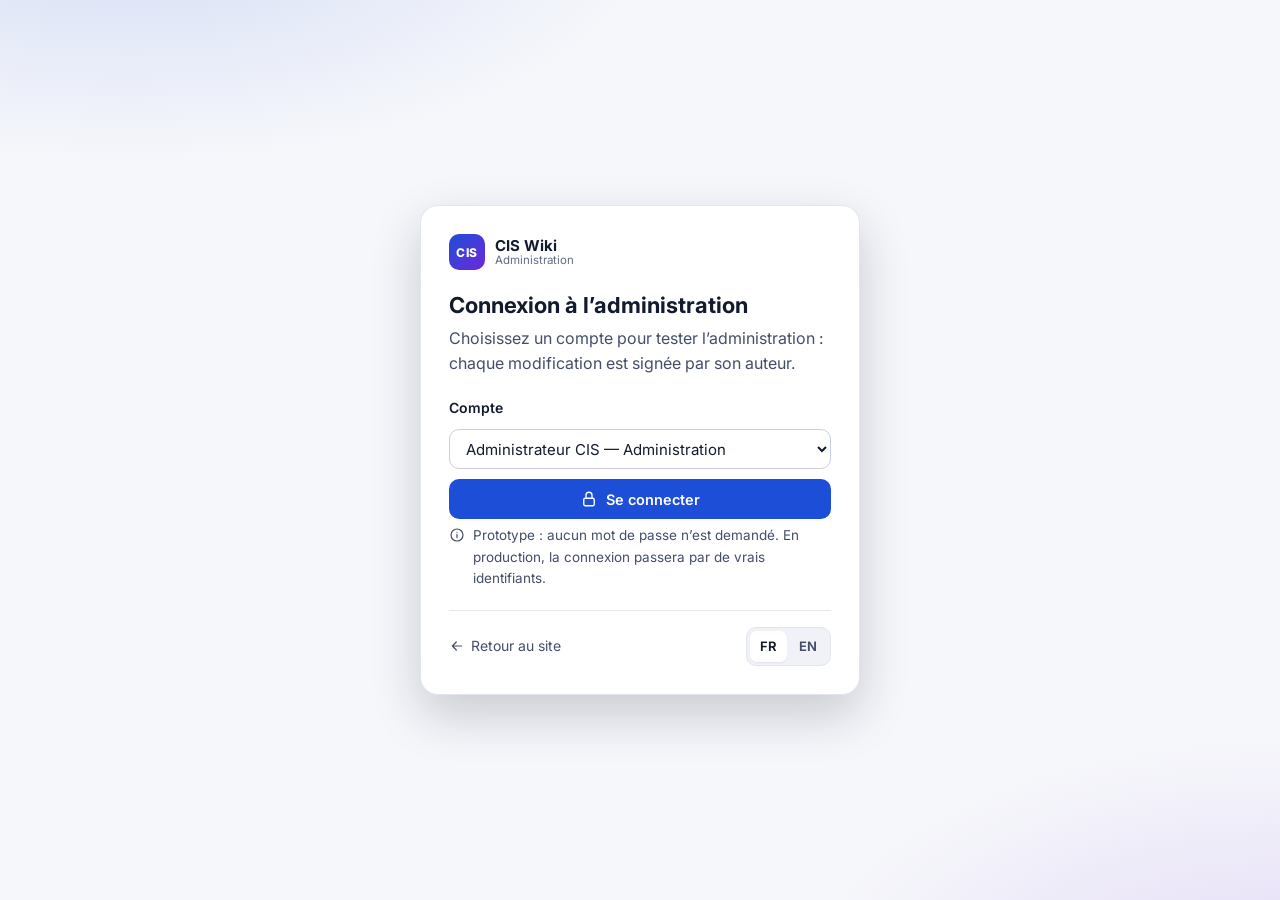
==== admin.html @ e8285771 "Refonte du wiki CIS : prototype HTML bilingue avec administration - Migration des 28 pages du DokuWi" ====
<!doctype html>
<html lang="fr">
<head>
  <meta charset="utf-8">
  <meta name="viewport" content="width=device-width, initial-scale=1">
  <title>Administration · CIS Wiki</title>
  <meta name="description" content="Administration du wiki CIS : pages, révisions, auteurs.">
  <meta name="theme-color" content="#1d4ed8">
  <link rel="icon" href="data:image/svg+xml,%3Csvg xmlns='http://www.w3.org/2000/svg' viewBox='0 0 64 64'%3E%3Cdefs%3E%3ClinearGradient id='g' x1='0' y1='0' x2='1' y2='1'%3E%3Cstop offset='0' stop-color='%231d4ed8'/%3E%3Cstop offset='1' stop-color='%236d28d9'/%3E%3C/linearGradient%3E%3C/defs%3E%3Crect width='64' height='64' rx='16' fill='url(%23g)'/%3E%3Ctext x='32' y='41' font-family='Arial,sans-serif' font-size='22' font-weight='800' fill='%23fff' text-anchor='middle'%3ECIS%3C/text%3E%3C/svg%3E">
  <link rel="preconnect" href="https://fonts.googleapis.com">
  <link rel="preconnect" href="https://fonts.gstatic.com" crossorigin>
  <link rel="stylesheet" href="https://fonts.googleapis.com/css2?family=Inter:wght@400..800&amp;display=swap">
  <link rel="stylesheet" href="assets/css/style.css?v=1">
  <link rel="stylesheet" href="assets/css/admin.css?v=1">
  <meta name="robots" content="noindex">
  <script>
    /* Applique le thème et la langue enregistrés avant l'affichage (évite un flash). */
    try { var p = JSON.parse(localStorage.getItem('ciswiki:prefs') || '{}'); if (p.theme && p.theme !== 'system') document.documentElement.setAttribute('data-theme', p.theme); if (p.lang) document.documentElement.lang = p.lang; } catch (e) {}
  </script>
</head>
<body data-page="admin">
  <div id="app">
    <noscript><p style="padding:24px;font-family:sans-serif">Ce wiki nécessite JavaScript. · This wiki requires JavaScript.</p></noscript>
  </div>
  <script src="data/content.js?v=1"></script>
  <script src="assets/js/icons.js?v=1"></script>
  <script src="assets/js/i18n.js?v=1"></script>
  <script src="assets/js/markdown.js?v=1"></script>
  <script src="assets/js/store.js?v=1"></script>
  <script src="assets/js/admin.js?v=1"></script>
</body>
</html>
---- assets/css/style.css ----
/* ==========================================================================
   CIS Wiki — feuille de style commune (site public + composants partagés)
   ========================================================================== */

:root {
  --font: "Inter", system-ui, -apple-system, "Segoe UI", Roboto, "Helvetica Neue", Arial, sans-serif;
  --mono: ui-monospace, "Cascadia Code", "SFMono-Regular", Consolas, "Liberation Mono", monospace;

  --bg: #f6f7fb;
  --surface: #ffffff;
  --surface-2: #f0f2f8;
  --surface-3: #e5e9f2;
  --border: #e1e5ee;
  --border-strong: #c7cedd;
  --text: #121a2e;
  --text-2: #444e68;
  --text-3: #636c85;

  --primary: #1d4ed8;
  --primary-hover: #1e40af;
  --primary-soft: #e7eefd;
  --primary-text: #1d4ed8;
  --on-primary: #ffffff;
  --guided: #1d4ed8;
  --expert: #6d28d9;

  --ok: #0f7b55;      --ok-soft: #e2f4ec;
  --warn: #9a5800;    --warn-soft: #fdf0d9;
  --danger: #c2183a;  --danger-soft: #fde6ea;
  --info: #1d4ed8;    --info-soft: #e7eefd;

  --note-c: #1d4ed8;      --note-bg: #eef3fe;
  --tip-c: #0f7b55;       --tip-bg: #e9f7f0;
  --warning-c: #925400;   --warning-bg: #fff4de;
  --important-c: #b0124f; --important-bg: #fdebf2;

  --lvl-b: #0f7b55; --lvl-b-bg: #e2f4ec;
  --lvl-i: #925400; --lvl-i-bg: #fdf0d9;
  --lvl-a: #6d28d9; --lvl-a-bg: #efe8fd;

  --c-blue: #1d4ed8; --c-indigo: #4338ca; --c-teal: #0f766e;
  --c-rose: #be123c; --c-amber: #b45309; --c-green: #15803d;
  --phase-before: #1d4ed8; --phase-during: #b45309; --phase-after: #0f7b55;

  --radius: 12px; --radius-sm: 8px; --radius-lg: 18px;
  --shadow-sm: 0 1px 2px rgba(16, 24, 40, .06);
  --shadow: 0 4px 18px rgba(16, 24, 40, .08);
  --shadow-lg: 0 20px 50px rgba(16, 24, 40, .20);
  --header-h: 64px; --sidebar-w: 284px; --toc-w: 220px; --content-w: 780px;
  color-scheme: light;
}

@media (prefers-color-scheme: dark) {
  :root:not([data-theme="light"]) {
    --bg: #0b101c; --surface: #121929; --surface-2: #19223a; --surface-3: #232e4a;
    --border: #253050; --border-strong: #37446a;
    --text: #e8ecf6; --text-2: #b4bed6; --text-3: #8d98b5;
    --primary: #7aa2ff; --primary-hover: #9ab9ff; --primary-soft: #1a2950; --primary-text: #8fb1ff; --on-primary: #0a1024;
    --guided: #8fb1ff; --expert: #b794ff;
    --ok: #4fd49d; --ok-soft: #0f2c21; --warn: #f4bb55; --warn-soft: #2f2410;
    --danger: #ff7189; --danger-soft: #3a1520; --info: #8fb1ff; --info-soft: #172648;
    --note-c: #8fb1ff; --note-bg: #142342; --tip-c: #4fd49d; --tip-bg: #0f2a20;
    --warning-c: #f4bb55; --warning-bg: #2c2210; --important-c: #ff86b0; --important-bg: #34152a;
    --lvl-b: #4fd49d; --lvl-b-bg: #0f2c21; --lvl-i: #f4bb55; --lvl-i-bg: #2f2410; --lvl-a: #c4a6ff; --lvl-a-bg: #271c46;
    --c-blue: #8fb1ff; --c-indigo: #a8b3ff; --c-teal: #5fe0cc; --c-rose: #ff94aa; --c-amber: #f6c15a; --c-green: #7fe3a5;
    --phase-before: #7aa2ff; --phase-during: #f4bb55; --phase-after: #4fd49d;
    --shadow-sm: 0 1px 2px rgba(0, 0, 0, .4); --shadow: 0 6px 20px rgba(0, 0, 0, .35); --shadow-lg: 0 24px 60px rgba(0, 0, 0, .55);
    color-scheme: dark;
  }
}
:root[data-theme="dark"] {
  --bg: #0b101c; --surface: #121929; --surface-2: #19223a; --surface-3: #232e4a;
  --border: #253050; --border-strong: #37446a;
  --text: #e8ecf6; --text-2: #b4bed6; --text-3: #8d98b5;
  --primary: #7aa2ff; --primary-hover: #9ab9ff; --primary-soft: #1a2950; --primary-text: #8fb1ff; --on-primary: #0a1024;
  --guided: #8fb1ff; --expert: #b794ff;
  --ok: #4fd49d; --ok-soft: #0f2c21; --warn: #f4bb55; --warn-soft: #2f2410;
  --danger: #ff7189; --danger-soft: #3a1520; --info: #8fb1ff; --info-soft: #172648;
  --note-c: #8fb1ff; --note-bg: #142342; --tip-c: #4fd49d; --tip-bg: #0f2a20;
  --warning-c: #f4bb55; --warning-bg: #2c2210; --important-c: #ff86b0; --important-bg: #34152a;
  --lvl-b: #4fd49d; --lvl-b-bg: #0f2c21; --lvl-i: #f4bb55; --lvl-i-bg: #2f2410; --lvl-a: #c4a6ff; --lvl-a-bg: #271c46;
  --c-blue: #8fb1ff; --c-indigo: #a8b3ff; --c-teal: #5fe0cc; --c-rose: #ff94aa; --c-amber: #f6c15a; --c-green: #7fe3a5;
  --phase-before: #7aa2ff; --phase-during: #f4bb55; --phase-after: #4fd49d;
  --shadow-sm: 0 1px 2px rgba(0, 0, 0, .4); --shadow: 0 6px 20px rgba(0, 0, 0, .35); --shadow-lg: 0 24px 60px rgba(0, 0, 0, .55);
  color-scheme: dark;
}

/* ---- Base --------------------------------------------------------------- */
*, *::before, *::after { box-sizing: border-box; }
html { -webkit-text-size-adjust: 100%; scroll-padding-top: calc(var(--header-h) + 16px); }
@media (prefers-reduced-motion: no-preference) { html { scroll-behavior: smooth; } }
body { margin: 0; font-family: var(--font); font-size: 16px; line-height: 1.6; color: var(--text); background: var(--bg); -webkit-font-smoothing: antialiased; }
img, video { max-width: 100%; }
a { color: var(--primary-text); }
h1, h2, h3, h4 { line-height: 1.25; }
.i { width: 18px; height: 18px; flex-shrink: 0; vertical-align: middle; }
.i.big { width: 48px; height: 48px; color: var(--text-3); }
.container { width: 100%; max-width: 1200px; margin: 0 auto; padding: 0 24px; }
.sr-only { position: absolute; width: 1px; height: 1px; padding: 0; margin: -1px; overflow: hidden; clip: rect(0, 0, 0, 0); white-space: nowrap; border: 0; }
.skip-link { position: absolute; left: 12px; top: -60px; z-index: 300; background: var(--primary); color: var(--on-primary); padding: 10px 14px; border-radius: 8px; text-decoration: none; font-weight: 600; }
.skip-link:focus { top: 12px; }
:focus-visible { outline: 3px solid color-mix(in srgb, var(--primary) 55%, transparent); outline-offset: 2px; border-radius: 6px; }
[hidden] { display: none !important; }
mark { background: color-mix(in srgb, #facc15 50%, transparent); color: inherit; border-radius: 3px; padding: 0 1px; }
code, pre, kbd, textarea, .mono, .diff { font-variant-ligatures: none; font-feature-settings: "liga" 0, "calt" 0; }
kbd { font-family: var(--mono); font-size: .8em; padding: .1em .45em; border: 1px solid var(--border-strong); border-bottom-width: 2px; border-radius: 6px; background: var(--surface); color: var(--text-2); white-space: nowrap; }
.no-scroll { overflow: hidden; }
.sub { font-size: 12.5px; color: var(--text-3); }

/* ---- Formulaires -------------------------------------------------------- */
input:not([type="checkbox"]):not([type="radio"]):not([type="file"]), select, textarea {
  font: inherit; font-size: 15px; color: var(--text); background: var(--surface);
  border: 1px solid var(--border-strong); border-radius: 10px; padding: 8px 12px; min-height: 40px;
  transition: border-color .15s, box-shadow .15s;
}
input:focus, select:focus, textarea:focus { outline: none; border-color: var(--primary); box-shadow: 0 0 0 4px color-mix(in srgb, var(--primary) 18%, transparent); }
input::placeholder, textarea::placeholder { color: var(--text-3); }
.input-icon { position: relative; }
.input-icon > .i { position: absolute; left: 12px; top: 50%; transform: translateY(-50%); color: var(--text-3); pointer-events: none; }
.input-icon > input { width: 100%; padding-left: 38px !important; }

/* ---- Boutons ------------------------------------------------------------- */
.btn { display: inline-flex; align-items: center; justify-content: center; gap: 8px; height: 40px; padding: 0 16px; border-radius: 10px; border: 1px solid transparent; font: inherit; font-size: 14.5px; font-weight: 600; cursor: pointer; text-decoration: none; white-space: nowrap; transition: background .15s, border-color .15s, color .15s; }
.btn--primary { background: var(--primary); color: var(--on-primary); }
.btn--primary:hover { background: var(--primary-hover); }
.btn--ghost { background: var(--surface); border-color: var(--border); color: var(--text); }
.btn--ghost:hover { background: var(--surface-2); border-color: var(--border-strong); }
.btn--danger { background: var(--danger); color: #fff; }
.btn--danger:hover { filter: brightness(.95); }
.btn--sm { height: 32px; padding: 0 12px; font-size: 13.5px; border-radius: 8px; }
.btn--block { width: 100%; }
.btn:disabled, .btn[aria-disabled="true"] { opacity: .5; cursor: not-allowed; }
.icon-btn { width: 38px; height: 38px; display: inline-grid; place-items: center; border-radius: 10px; border: 1px solid transparent; background: transparent; color: var(--text-2); cursor: pointer; text-decoration: none; padding: 0; flex-shrink: 0; }
.icon-btn:hover { background: var(--surface-2); color: var(--text); }
.icon-btn--danger:hover { color: var(--danger); background: var(--danger-soft); }
.link-btn { display: inline-flex; align-items: center; gap: 6px; background: none; border: 0; padding: 4px 0; color: var(--primary-text); font: inherit; font-size: 14px; font-weight: 500; cursor: pointer; text-decoration: none; }
.link-btn:hover { text-decoration: underline; }
.link-btn .i { width: 16px; height: 16px; }
.link-more { display: inline-flex; align-items: center; gap: 6px; color: var(--primary-text); text-decoration: none; font-weight: 600; font-size: 14.5px; white-space: nowrap; }
.link-more:hover { text-decoration: underline; }
.link-more .i { width: 16px; height: 16px; }

.seg { display: inline-flex; padding: 3px; background: var(--surface-2); border: 1px solid var(--border); border-radius: 10px; gap: 2px; flex-shrink: 0; }
.seg button { border: 0; background: transparent; color: var(--text-2); font: inherit; font-size: 13px; font-weight: 650; padding: 5px 10px; border-radius: 7px; display: inline-flex; align-items: center; gap: 6px; cursor: pointer; min-height: 30px; }
.seg button .i { width: 16px; height: 16px; }
.seg button:hover { color: var(--text); }
.seg button[aria-pressed="true"] { background: var(--surface); color: var(--text); box-shadow: var(--shadow-sm); }
.seg--mode button[data-mode="guided"][aria-pressed="true"] { color: var(--guided); }
.seg--mode button[data-mode="expert"][aria-pressed="true"] { color: var(--expert); }
.seg--sm button { font-size: 12.5px; padding: 3px 8px; min-height: 26px; }

.chip { display: inline-flex; align-items: center; gap: 6px; padding: 5px 12px; border-radius: 999px; border: 1px solid var(--border); background: var(--surface); color: var(--text-2); font: inherit; font-size: 13.5px; font-weight: 500; text-decoration: none; cursor: pointer; }
.chip:hover { border-color: var(--border-strong); color: var(--text); }
.chip[aria-pressed="true"] { background: var(--text); color: var(--surface); border-color: var(--text); }

.badge { display: inline-flex; align-items: center; gap: 5px; font-size: 12.5px; font-weight: 650; padding: 3px 9px; border-radius: 999px; background: var(--surface-2); color: var(--text-2); border: 1px solid transparent; white-space: nowrap; line-height: 1.4; }
.badge .i { width: 14px; height: 14px; }
.badge--beginner { background: var(--lvl-b-bg); color: var(--lvl-b); }
.badge--intermediate { background: var(--lvl-i-bg); color: var(--lvl-i); }
.badge--advanced { background: var(--lvl-a-bg); color: var(--lvl-a); }
.badge--step { background: var(--primary-soft); color: var(--primary-text); }
.badge--plain { background: transparent; border-color: var(--border); }
.badge--warn { background: var(--warn-soft); color: var(--warn); }
.badge--ok { background: var(--ok-soft); color: var(--ok); }
.badge--danger { background: var(--danger-soft); color: var(--danger); }

.avatar { --h: 220; width: 28px; height: 28px; border-radius: 50%; display: inline-grid; place-items: center; font-size: 11px; font-weight: 750; letter-spacing: .02em; color: hsl(var(--h) 55% 28%); background: hsl(var(--h) 70% 89%); flex-shrink: 0; }
@media (prefers-color-scheme: dark) { :root:not([data-theme="light"]) .avatar { color: hsl(var(--h) 80% 86%); background: hsl(var(--h) 35% 26%); } }
:root[data-theme="dark"] .avatar { color: hsl(var(--h) 80% 86%); background: hsl(var(--h) 35% 26%); }

.cat--blue { --cc: var(--c-blue); } .cat--indigo { --cc: var(--c-indigo); } .cat--teal { --cc: var(--c-teal); }
.cat--rose { --cc: var(--c-rose); } .cat--amber { --cc: var(--c-amber); } .cat--green { --cc: var(--c-green); }

/* ---- En-tête -------------------------------------------------------------- */
.site-header { position: sticky; top: 0; z-index: 50; height: var(--header-h); background: color-mix(in srgb, var(--surface) 88%, transparent); -webkit-backdrop-filter: saturate(1.4) blur(12px); backdrop-filter: saturate(1.4) blur(12px); border-bottom: 1px solid var(--border); }
.header-inner { height: 100%; display: flex; align-items: center; gap: 14px; padding: 0 20px; max-width: 1440px; margin: 0 auto; }
.brand { display: flex; align-items: center; gap: 10px; text-decoration: none; color: var(--text); flex-shrink: 0; }
.brand-mark { width: 36px; height: 36px; border-radius: 10px; display: grid; place-items: center; background: linear-gradient(135deg, #1d4ed8, #6d28d9); color: #fff; font-weight: 800; font-size: 12px; letter-spacing: .05em; }
.brand-text { display: flex; flex-direction: column; line-height: 1.15; }
.brand-text strong { font-size: 15px; }
.brand-text small { font-size: 11.5px; color: var(--text-3); }
.header-nav { display: flex; gap: 2px; margin-left: 8px; }
.header-nav a { padding: 8px 12px; border-radius: 8px; color: var(--text-2); text-decoration: none; font-weight: 550; font-size: 14.5px; }
.header-nav a:hover, .header-nav a.active { background: var(--surface-2); color: var(--text); }
.search-trigger { margin-left: auto; display: flex; align-items: center; gap: 8px; min-width: 250px; height: 38px; padding: 0 8px 0 12px; border: 1px solid var(--border); border-radius: 10px; background: var(--surface-2); color: var(--text-3); font: inherit; font-size: 14px; cursor: pointer; }
.search-trigger:hover { border-color: var(--border-strong); color: var(--text-2); }
.search-trigger span { flex: 1; text-align: left; }
.header-tools { display: flex; align-items: center; gap: 8px; }
.menu-btn { display: none; }
.side-mobile-tools { display: none; gap: 8px; flex-wrap: wrap; }

@media (max-width: 1180px) { .header-nav { display: none; } }
@media (max-width: 760px) {
  .search-trigger { min-width: 0; width: 38px; padding: 0; justify-content: center; }
  .search-trigger span, .search-trigger kbd { display: none; }
  .seg--mode button span { display: none; }
  .seg--mode button { padding: 5px 8px; }
}
@media (max-width: 520px) {
  .header-inner { gap: 6px; padding: 0 10px; }
  .brand-text { display: none; }
  .header-tools { gap: 6px; }
  .header-tools > .icon-btn { display: none; }
  .side-mobile-tools { display: flex; }
}

/* ---- Mise en page ----------------------------------------------------------- */
.layout { max-width: 1440px; margin: 0 auto; min-height: calc(100vh - var(--header-h)); }
.layout--sidebar { display: grid; grid-template-columns: var(--sidebar-w) minmax(0, 1fr); }
.main { min-width: 0; outline: none; }
.page-wrap { max-width: 980px; margin: 0 auto; padding: 28px 32px 64px; }
.backdrop { display: none; }

.sidebar { position: sticky; top: var(--header-h); height: calc(100vh - var(--header-h)); overflow-y: auto; padding: 20px 14px 24px 20px; border-right: 1px solid var(--border); display: flex; flex-direction: column; gap: 16px; }
.layout:not(.layout--sidebar) .sidebar { display: none; }
.sidebar-head { display: none; }
.side-nav { display: flex; flex-direction: column; gap: 4px; }
.side-link { display: flex; align-items: center; gap: 10px; padding: 8px 10px; border-radius: 8px; color: var(--text-2); text-decoration: none; font-weight: 600; font-size: 14px; }
.side-link:hover, .side-link.active { background: var(--surface-2); color: var(--text); }
.side-group summary { list-style: none; display: flex; align-items: center; gap: 10px; padding: 8px 10px; border-radius: 8px; cursor: pointer; font-weight: 650; font-size: 14px; color: var(--text); }
.side-group summary::-webkit-details-marker { display: none; }
.side-group summary:hover { background: var(--surface-2); }
.side-group .chev { margin-left: auto; width: 16px; height: 16px; color: var(--text-3); transition: transform .2s; }
.side-group:not([open]) .chev { transform: rotate(-90deg); }
.side-ico { width: 26px; height: 26px; border-radius: 7px; display: grid; place-items: center; background: color-mix(in srgb, var(--cc, var(--primary)) 14%, transparent); color: var(--cc, var(--primary)); flex-shrink: 0; }
.side-ico .i { width: 15px; height: 15px; }
.side-group ul { list-style: none; margin: 2px 0 8px 22px; padding: 0 0 0 8px; border-left: 1px solid var(--border); }
.side-group li a { display: flex; align-items: center; gap: 8px; padding: 6px 8px; border-radius: 7px; color: var(--text-2); text-decoration: none; font-size: 14px; line-height: 1.35; }
.side-group li a:hover { background: var(--surface-2); color: var(--text); }
.side-group li a.active { background: var(--primary-soft); color: var(--primary-text); font-weight: 600; }
.side-label { flex: 1; min-width: 0; }
.step-dot { width: 20px; height: 20px; border-radius: 50%; display: inline-grid; place-items: center; font-size: 11px; font-weight: 750; background: var(--surface-3); color: var(--text-2); flex-shrink: 0; }
.active .step-dot { background: var(--primary); color: var(--on-primary); }
.dot { width: 6px; height: 6px; border-radius: 50%; background: var(--border-strong); margin: 0 7px; flex-shrink: 0; }
.tr-flag { font-size: 10px; font-weight: 750; padding: 1px 5px; border-radius: 4px; background: var(--warn-soft); color: var(--warn); }
.side-card { margin-top: auto; padding: 14px; border-radius: var(--radius); background: var(--surface-2); border: 1px solid var(--border); font-size: 13.5px; color: var(--text-2); }
.side-card p { margin: 0 0 10px; }
.side-card-title { display: flex; gap: 8px; align-items: center; font-weight: 700; color: var(--text) !important; margin-bottom: 4px !important; }
body[data-mode="guided"] .side-card-title .i { color: var(--guided); }
body[data-mode="expert"] .side-card-title .i { color: var(--expert); }

@media (max-width: 960px) {
  .layout--sidebar { display: block; }
  .menu-btn { display: inline-grid; }
  .sidebar, .layout:not(.layout--sidebar) .sidebar {
    display: flex; position: fixed; top: 0; left: 0; bottom: 0; height: auto; width: min(86vw, 320px); z-index: 70;
    background: var(--surface); padding: 16px; transform: translateX(-100%); visibility: hidden;
    transition: transform .25s ease, visibility .25s; box-shadow: var(--shadow-lg);
  }
  .sidebar-open .sidebar { transform: none; visibility: visible; }
  .sidebar-head { display: flex; justify-content: space-between; align-items: center; padding-left: 4px; }
  .sidebar-open .backdrop { display: block; position: fixed; inset: 0; background: rgba(8, 12, 24, .45); z-index: 60; }
}
@media (max-width: 640px) {
  .container { padding: 0 16px; }
  .page-wrap { padding: 20px 16px 48px; }
}

/* ---- Fil d'Ariane, en-têtes de page ------------------------------------------ */
.breadcrumb ol { list-style: none; display: flex; flex-wrap: wrap; gap: 6px; padding: 0; margin: 0 0 18px; font-size: 13.5px; color: var(--text-3); }
.breadcrumb li + li::before { content: "/"; margin-right: 6px; color: var(--border-strong); }
.breadcrumb a { color: var(--text-2); text-decoration: none; }
.breadcrumb a:hover { text-decoration: underline; }
.page-head { display: flex; gap: 18px; align-items: flex-start; margin: 0 0 24px; }
.page-head h1 { margin: 0 0 6px; font-size: clamp(26px, 4vw, 34px); letter-spacing: -.02em; }
.page-head .lead { margin: 0; }
.page-count { margin: 8px 0 0; font-size: 13.5px; color: var(--text-3); font-weight: 600; }
.filters { display: flex; flex-wrap: wrap; gap: 8px; margin: 0 0 20px; }
.empty { color: var(--text-3); text-align: center; padding: 32px 0; }
.empty-state { text-align: center; padding: 48px 16px; color: var(--text-2); }
.empty-state h1 { margin: 12px 0 8px; }
.notice { display: flex; gap: 10px; align-items: flex-start; padding: 12px 14px; border-radius: var(--radius); background: var(--info-soft); color: var(--text); font-size: 14.5px; margin: 0 0 18px; border: 1px solid color-mix(in srgb, var(--info) 25%, transparent); }
.notice .i { color: var(--info); margin-top: 2px; }
.notice--draft { background: var(--warn-soft); border-color: color-mix(in srgb, var(--warn) 30%, transparent); }
.notice--draft .i { color: var(--warn); }
.lead { font-size: 18px; color: var(--text-2); line-height: 1.55; }

/* ---- Accueil --------------------------------------------------------------- */
.hero { position: relative; overflow: hidden; padding: 64px 0 44px; border-bottom: 1px solid var(--border);
  background: radial-gradient(1100px 420px at 8% -20%, color-mix(in srgb, var(--primary) 16%, transparent), transparent 62%),
              radial-gradient(900px 420px at 100% -10%, color-mix(in srgb, var(--expert) 14%, transparent), transparent 60%), var(--bg); }
.hero-inner { max-width: 900px; text-align: center; }
.eyebrow { display: inline-flex; align-items: center; gap: 8px; font-size: 12.5px; font-weight: 750; text-transform: uppercase; letter-spacing: .08em; color: var(--primary-text); background: var(--primary-soft); padding: 5px 12px; border-radius: 999px; margin: 0 0 18px; }
.eyebrow .i { width: 15px; height: 15px; }
.hero h1 { font-size: clamp(30px, 5.2vw, 52px); line-height: 1.08; letter-spacing: -.03em; margin: 0 0 16px; }
.hero .lead { font-size: clamp(16px, 2vw, 19px); max-width: 690px; margin: 0 auto 28px; }
.hero-search { display: flex; align-items: center; gap: 10px; max-width: 680px; margin: 0 auto; padding: 7px 7px 7px 16px; background: var(--surface); border: 1px solid var(--border); border-radius: 14px; box-shadow: var(--shadow); color: var(--text-3); }
.hero-search:focus-within { border-color: var(--primary); box-shadow: 0 0 0 4px color-mix(in srgb, var(--primary) 18%, transparent); }
.hero-search input, .search-form input, .palette-input input { flex: 1; min-width: 0; border: 0 !important; background: transparent !important; box-shadow: none !important; padding: 0 !important; font-size: 16.5px; color: var(--text); }
.chips { display: flex; flex-wrap: wrap; justify-content: center; align-items: center; gap: 8px; margin-top: 18px; font-size: 14px; color: var(--text-3); }
.paths { display: grid; grid-template-columns: 1fr 1fr; gap: 18px; padding-top: 32px; }
.path-card { --pc: var(--guided); position: relative; display: flex; flex-direction: column; gap: 6px; padding: 24px; border-radius: var(--radius-lg); background: var(--surface); border: 1px solid var(--border); text-decoration: none; color: var(--text); box-shadow: var(--shadow-sm); transition: transform .15s, box-shadow .15s, border-color .15s; }
.path-card:hover { transform: translateY(-2px); box-shadow: var(--shadow); border-color: color-mix(in srgb, var(--pc) 50%, var(--border)); }
.path-card--expert { --pc: var(--expert); }
.path-icon { width: 46px; height: 46px; border-radius: 13px; display: grid; place-items: center; background: color-mix(in srgb, var(--pc) 13%, transparent); color: var(--pc); }
.path-icon .i { width: 23px; height: 23px; }
.path-tag { position: absolute; top: 26px; right: 24px; font-size: 12px; font-weight: 750; text-transform: uppercase; letter-spacing: .07em; color: var(--pc); }
.path-card h2 { margin: 10px 0 0; font-size: 21px; }
.path-card p { margin: 0; color: var(--text-2); }
.path-card .cta { margin-top: 10px; display: inline-flex; align-items: center; gap: 6px; font-weight: 650; color: var(--pc); }
.section { padding-top: 56px; }
.section-head { display: flex; align-items: flex-end; justify-content: space-between; gap: 16px; margin-bottom: 20px; flex-wrap: wrap; }
.section-head h2 { display: flex; align-items: center; gap: 10px; margin: 0; font-size: 24px; letter-spacing: -.01em; }
.section-head h2 .i { color: var(--primary-text); width: 22px; height: 22px; }
.section-head p { margin: 4px 0 0; color: var(--text-2); }

.stepper { list-style: none; margin: 0; padding: 0; display: grid; grid-template-columns: repeat(7, minmax(0, 1fr)); gap: 12px; }
.step { --ph: var(--phase-before); }
.step--during { --ph: var(--phase-during); }
.step--after { --ph: var(--phase-after); }
.step a { position: relative; display: flex; flex-direction: column; gap: 8px; height: 100%; padding: 16px 14px; border-radius: var(--radius); background: var(--surface); border: 1px solid var(--border); border-top: 3px solid var(--ph); text-decoration: none; color: var(--text); transition: transform .15s, box-shadow .15s, border-color .15s; }
.step a:hover { box-shadow: var(--shadow); transform: translateY(-2px); border-color: var(--ph); }
.step-top { display: flex; align-items: center; justify-content: space-between; gap: 6px; }
.step-num { width: 28px; height: 28px; border-radius: 50%; display: grid; place-items: center; font-weight: 800; font-size: 13px; background: var(--ph); color: var(--surface); flex-shrink: 0; }
.step-phase { font-size: 11px; font-weight: 750; text-transform: uppercase; letter-spacing: .06em; color: var(--ph); }
.step-icon { color: var(--text-3); }
.step strong { font-size: 15px; line-height: 1.3; }
.step small { font-size: 13px; color: var(--text-2); line-height: 1.45; display: -webkit-box; -webkit-line-clamp: 3; -webkit-box-orient: vertical; overflow: hidden; }
@media (max-width: 1100px) { .stepper { grid-template-columns: repeat(4, minmax(0, 1fr)); } }
@media (max-width: 720px) {
  .stepper { grid-template-columns: 1fr; gap: 8px; }
  .step a { flex-direction: row; align-items: center; padding: 12px 14px; border-top-width: 1px; border-left: 4px solid var(--ph); }
  .step small, .step-icon { display: none; }
  .step-top { flex-direction: row-reverse; gap: 10px; }
  .step strong { flex: 1; }
}

.cheat-grid { display: grid; grid-template-columns: repeat(auto-fill, minmax(min(100%, 310px), 1fr)); gap: 14px; }
.cheat-card { display: flex; flex-direction: column; gap: 10px; padding: 18px; border-radius: var(--radius); background: var(--surface); border: 1px solid var(--border); }
.cheat-card header { display: flex; align-items: flex-start; justify-content: space-between; gap: 10px; }
.cheat-card h3 { margin: 0; font-size: 16px; }
.cheat-card h3 a { color: var(--text); text-decoration: none; display: flex; gap: 8px; align-items: center; }
.cheat-card h3 a:hover { color: var(--primary-text); }
.cheat-card ul { margin: 0; padding-left: 18px; font-size: 14px; color: var(--text-2); display: grid; gap: 4px; }
.cheat-card .link-more { margin-top: auto; font-size: 14px; }

.timeline { list-style: none; margin: 0; padding: 0; display: grid; grid-template-columns: repeat(3, 1fr); gap: 14px; }
.timeline > li { padding: 18px; border-radius: var(--radius); background: var(--surface); border: 1px solid var(--border); border-top: 3px solid var(--c-teal); }
.tl-day { display: inline-block; font-weight: 800; font-size: 14px; padding: 3px 10px; border-radius: 999px; background: color-mix(in srgb, var(--c-teal) 14%, transparent); color: var(--c-teal); margin-bottom: 10px; }
.timeline ul { list-style: none; margin: 0; padding: 0; display: grid; gap: 2px; }
.timeline ul a { display: flex; justify-content: space-between; align-items: center; gap: 8px; padding: 7px 10px; border-radius: 8px; color: var(--text); text-decoration: none; font-size: 14.5px; }
.timeline ul a:hover { background: var(--surface-2); }
.timeline ul .i { width: 16px; height: 16px; color: var(--text-3); }

.cat-grid { display: grid; grid-template-columns: repeat(auto-fill, minmax(min(100%, 240px), 1fr)); gap: 14px; }
.cat-card { display: flex; flex-direction: column; gap: 6px; padding: 20px; border-radius: var(--radius); background: var(--surface); border: 1px solid var(--border); text-decoration: none; color: var(--text); transition: transform .15s, box-shadow .15s, border-color .15s; }
.cat-card:hover { border-color: var(--cc); box-shadow: var(--shadow); transform: translateY(-2px); }
.cat-icon { width: 42px; height: 42px; border-radius: 11px; display: grid; place-items: center; background: color-mix(in srgb, var(--cc, var(--primary)) 13%, transparent); color: var(--cc, var(--primary)); margin-bottom: 6px; flex-shrink: 0; }
.cat-icon--lg { width: 56px; height: 56px; border-radius: 15px; margin: 0; }
.cat-icon--lg .i { width: 28px; height: 28px; }
.cat-card strong { font-size: 17px; }
.cat-card p { margin: 0; color: var(--text-2); font-size: 14.5px; flex: 1; }
.cat-count { font-size: 13px; color: var(--text-3); font-weight: 600; margin-top: 6px; }

.video-strip { display: grid; grid-auto-flow: column; grid-auto-columns: minmax(230px, 1fr); gap: 14px; overflow-x: auto; padding-bottom: 8px; scroll-snap-type: x mandatory; }
.video-grid { display: grid; grid-template-columns: repeat(auto-fill, minmax(min(100%, 250px), 1fr)); gap: 18px; }
.video-card { display: flex; flex-direction: column; gap: 6px; text-decoration: none; color: var(--text); scroll-snap-align: start; }
.video-thumb { aspect-ratio: 16 / 9; border-radius: var(--radius); display: grid; place-items: center; color: #fff; background: linear-gradient(135deg, #be123c, #6d28d9); box-shadow: var(--shadow-sm); }
.video-thumb .i { width: 26px; height: 26px; padding: 14px; box-sizing: content-box; background: rgba(255, 255, 255, .2); border-radius: 50%; transition: transform .2s; }
.video-card:hover .video-thumb .i { transform: scale(1.1); }
.video-card strong { font-size: 15.5px; }
.video-card > span:last-child { font-size: 13.5px; color: var(--text-2); }

.updates { list-style: none; margin: 0; padding: 0; border: 1px solid var(--border); border-radius: var(--radius); background: var(--surface); overflow: hidden; }
.updates li { display: flex; align-items: center; justify-content: space-between; gap: 8px 16px; padding: 12px 16px; border-bottom: 1px solid var(--border); flex-wrap: wrap; }
.updates li:last-child { border-bottom: 0; }
.updates a { display: flex; flex-direction: column; text-decoration: none; color: var(--text); min-width: 0; }
.updates a:hover .upd-title { color: var(--primary-text); }
.upd-title { font-weight: 600; }
.upd-cat { font-size: 13px; color: var(--text-3); }
.upd-meta { display: flex; align-items: center; gap: 8px; font-size: 13.5px; color: var(--text-2); }
.upd-meta .avatar { width: 24px; height: 24px; font-size: 10px; }

@media (max-width: 820px) { .timeline { grid-template-columns: 1fr; } }
@media (max-width: 720px) { .paths { grid-template-columns: 1fr; } }
@media (max-width: 560px) {
  .hero { padding: 40px 0 28px; }
  .hero-search kbd, .hero-search .btn { display: none; }
  .section { padding-top: 40px; }
}

/* ---- Catégorie ----------------------------------------------------------------- */
.doc-list { list-style: none; margin: 0; padding: 0; display: grid; gap: 10px; }
.doc-card { display: flex; align-items: center; gap: 16px; padding: 16px 18px; border-radius: var(--radius); background: var(--surface); border: 1px solid var(--border); text-decoration: none; color: var(--text); transition: border-color .15s, box-shadow .15s; }
.doc-card:hover { border-color: var(--primary); box-shadow: var(--shadow-sm); }
.doc-num { width: 36px; height: 36px; border-radius: 50%; display: grid; place-items: center; font-weight: 800; background: var(--primary); color: var(--on-primary); flex-shrink: 0; }
.doc-icon { width: 36px; height: 36px; border-radius: 10px; display: grid; place-items: center; background: var(--surface-2); color: var(--text-2); flex-shrink: 0; }
.doc-body { display: flex; flex-direction: column; gap: 4px; min-width: 0; flex: 1; }
.doc-body strong { font-size: 16.5px; }
.doc-sum { color: var(--text-2); font-size: 14.5px; }
.doc-meta { display: flex; flex-wrap: wrap; gap: 8px; align-items: center; margin-top: 4px; }
.doc-path { display: inline-flex; align-items: center; gap: 5px; font-size: 12.5px; color: var(--text-3); }
.doc-path .i { width: 14px; height: 14px; }
.doc-chev { color: var(--text-3); }
@media (max-width: 560px) { .page-head { flex-direction: column; gap: 12px; } .doc-chev { display: none; } .doc-card { align-items: flex-start; } }

/* ---- Recherche ------------------------------------------------------------------ */
.search-form { display: flex; align-items: center; gap: 10px; padding: 6px 6px 6px 14px; border: 1px solid var(--border); border-radius: 12px; background: var(--surface); margin: 8px 0 18px; color: var(--text-3); }
.search-form:focus-within { border-color: var(--primary); box-shadow: 0 0 0 4px color-mix(in srgb, var(--primary) 18%, transparent); }
.search-count { color: var(--text-2); margin: 0 0 12px; font-size: 14.5px; }
.results { list-style: none; margin: 0; padding: 0; display: grid; gap: 10px; }
.results a { display: flex; flex-direction: column; gap: 4px; padding: 16px 18px; border-radius: var(--radius); background: var(--surface); border: 1px solid var(--border); text-decoration: none; color: var(--text); }
.results a:hover { border-color: var(--primary); }
.res-cat { font-size: 12px; font-weight: 750; text-transform: uppercase; letter-spacing: .05em; color: var(--text-3); }
.results strong { font-size: 17px; }
.res-snippet { color: var(--text-2); font-size: 14.5px; }
.res-meta { margin-top: 4px; }
.term-hits { display: grid; grid-template-columns: repeat(auto-fill, minmax(min(100%, 260px), 1fr)); gap: 10px; margin-bottom: 16px; }
.term-hit { display: flex; gap: 10px; padding: 12px 14px; border-radius: var(--radius); background: color-mix(in srgb, var(--c-amber) 7%, var(--surface)); border: 1px solid color-mix(in srgb, var(--c-amber) 25%, var(--border)); text-decoration: none; color: var(--text); font-size: 14px; }
.term-hit > span { display: flex; flex-direction: column; gap: 2px; }
.term-hit > span > span { color: var(--text-2); }
.term-hit .i { color: var(--c-amber); margin-top: 2px; }

/* ---- Glossaire ---------------------------------------------------------------- */
.gloss-tools { position: sticky; top: var(--header-h); z-index: 5; background: var(--bg); padding: 12px 0; display: flex; flex-wrap: wrap; gap: 12px; align-items: center; border-bottom: 1px solid var(--border); }
.gloss-tools .input-icon { flex: 1 1 260px; }
.letters { display: flex; flex-wrap: wrap; gap: 4px; }
.letters a { width: 30px; height: 30px; display: grid; place-items: center; border-radius: 8px; text-decoration: none; font-weight: 700; font-size: 13.5px; color: var(--text-2); border: 1px solid var(--border); background: var(--surface); }
.letters a:hover { border-color: var(--primary); color: var(--primary-text); }
.gloss-group { padding-top: 12px; scroll-margin-top: calc(var(--header-h) + 70px); }
.gloss-group h2 { font-size: 22px; color: var(--primary-text); margin: 10px 0; }
.gloss-group dl { margin: 0; display: grid; gap: 10px; }
.gloss-item { padding: 14px 18px; border-radius: var(--radius); background: var(--surface); border: 1px solid var(--border); scroll-margin-top: calc(var(--header-h) + 90px); transition: box-shadow .3s, border-color .3s; }
.gloss-item dt { font-weight: 700; font-size: 16.5px; display: flex; flex-wrap: wrap; align-items: baseline; gap: 4px 12px; }
.other-lang { font-size: 12.5px; font-weight: 650; color: var(--text-3); }
.gloss-item dd { margin: 4px 0 0; color: var(--text-2); }
.gloss-item dd p { margin: 0 0 6px; }
.gloss-item:target, .gloss-item.flash { border-color: var(--c-amber); box-shadow: 0 0 0 4px color-mix(in srgb, var(--c-amber) 22%, transparent); }

/* ---- Article ------------------------------------------------------------------- */
.article-layout { display: grid; grid-template-columns: minmax(0, 1fr) var(--toc-w); gap: 48px; max-width: 1140px; margin: 0 auto; padding: 28px 40px 72px; }
.article { min-width: 0; max-width: var(--content-w); width: 100%; }
.article h1 { font-size: clamp(28px, 4vw, 38px); line-height: 1.15; letter-spacing: -.02em; margin: 0 0 12px; }
.article-head .lead { margin: 0 0 16px; }
.badges { display: flex; flex-wrap: wrap; gap: 8px; margin-bottom: 12px; }
.menupath { display: flex; flex-wrap: wrap; align-items: center; gap: 8px; font-size: 14px; color: var(--text-2); margin: 0 0 16px; }
.menupath > .i { color: var(--text-3); width: 16px; height: 16px; }
.menupath-chips { display: inline-flex; flex-wrap: wrap; align-items: center; gap: 6px; }
.menupath .sep { color: var(--text-3); }
kbd.ui { font-family: var(--font); font-size: 13px; font-weight: 600; padding: 2px 8px; border-radius: 6px; background: var(--surface); border: 1px solid var(--border-strong); border-bottom-width: 2px; color: var(--text); }
.menupath--sm { margin: 0; font-size: 13px; }
.menupath--sm kbd.ui { font-size: 12px; padding: 1px 6px; }
.article-meta { display: flex; flex-wrap: wrap; align-items: center; gap: 10px; font-size: 14px; color: var(--text-2); padding: 12px 0; border-top: 1px solid var(--border); border-bottom: 1px solid var(--border); margin-bottom: 28px; }
.article-meta > span:not(.meta-actions) { flex: 1 1 220px; }
.meta-actions { margin-left: auto; display: flex; flex-wrap: wrap; gap: 4px 16px; }

body[data-mode="guided"] .only-expert, body[data-mode="expert"] .only-guided { display: none !important; }

.box-title { display: flex; align-items: center; gap: 8px; font-size: 13.5px; text-transform: uppercase; letter-spacing: .07em; margin: 0 0 12px; }
.intro-box { border: 1px solid color-mix(in srgb, var(--guided) 30%, var(--border)); background: color-mix(in srgb, var(--guided) 5%, var(--surface)); border-radius: var(--radius-lg); padding: 18px 20px; margin: 0 0 28px; }
.intro-box .box-title { color: var(--guided); }
.intro-grid { display: grid; grid-template-columns: repeat(auto-fit, minmax(min(100%, 240px), 1fr)); gap: 16px 28px; }
.intro-grid h3 { display: flex; align-items: center; gap: 8px; font-size: 14.5px; margin: 0 0 8px; }
.intro-grid h3 .i { color: var(--text-3); width: 16px; height: 16px; }
.checks, .prereq { list-style: none; padding: 0; margin: 0; display: grid; gap: 6px; font-size: 15px; }
.checks li { display: flex; gap: 8px; }
.checks .i { color: var(--ok); margin-top: 3px; width: 16px; height: 16px; }
.prereq a { display: flex; gap: 8px; align-items: center; color: var(--text); text-decoration: none; padding: 6px 10px; border-radius: 8px; background: var(--surface); border: 1px solid var(--border); }
.prereq a:hover { border-color: var(--primary); }
.prereq .i { width: 16px; height: 16px; color: var(--text-3); }
.cheat { border: 1px solid color-mix(in srgb, var(--expert) 35%, var(--border)); background: color-mix(in srgb, var(--expert) 5%, var(--surface)); border-radius: var(--radius-lg); padding: 18px 20px; margin: 0 0 28px; }
.cheat .box-title { color: var(--expert); }
.cheat-list { margin: 0; padding: 0; list-style: none; counter-reset: c; display: grid; gap: 8px; }
.cheat-list li { counter-increment: c; display: grid; grid-template-columns: 24px 1fr; gap: 10px; font-size: 15px; align-items: start; }
.cheat-list li::before { content: counter(c); width: 24px; height: 24px; border-radius: 50%; display: grid; place-items: center; font-size: 12px; font-weight: 750; background: var(--expert); color: var(--surface); }
.cheat-list a { color: var(--primary-text); }

/* ---- Contenu rédigé (.prose) -------------------------------------------------------- */
.prose { font-size: 16.5px; line-height: 1.72; }
.prose p { margin: 0 0 1em; }
.prose h2 { font-size: 24px; letter-spacing: -.01em; margin: 2em 0 .6em; }
.prose h3 { font-size: 19px; margin: 1.6em 0 .5em; }
.prose h4 { font-size: 16.5px; margin: 1.4em 0 .4em; }
.prose > h2:first-child, .prose > h3:first-child { margin-top: 0; }
.prose .anchor { margin-left: 8px; color: var(--text-3); opacity: 0; text-decoration: none; font-weight: 400; }
.prose h2:hover .anchor, .prose h3:hover .anchor, .prose .anchor:focus { opacity: 1; }
.prose a { color: var(--primary-text); text-decoration: underline; text-decoration-color: color-mix(in srgb, var(--primary) 40%, transparent); text-underline-offset: 3px; }
.prose a:hover { text-decoration-color: currentColor; }
.prose a.anchor { text-decoration: none; }
.prose .ext-link::after { content: "\2197"; font-size: .8em; margin-left: 2px; }
.prose .file-link { display: inline-flex; align-items: center; gap: 6px; padding: 1px 10px; border-radius: 8px; background: var(--primary-soft); text-decoration: none; font-weight: 600; word-break: break-all; }
.prose .file-link::before { content: "\2913"; }
.prose .wikilink--missing { color: var(--danger); text-decoration-style: dashed; }
.prose ul, .prose ol { padding-left: 1.5em; margin: 0 0 1em; }
.prose li + li { margin-top: .3em; }
.prose li > ul, .prose li > ol { margin: .3em 0 0; }
.prose ol > li::marker { font-weight: 700; color: var(--primary-text); }
.prose code { font-family: var(--mono); font-size: .86em; background: var(--surface-2); padding: .1em .4em; border-radius: 5px; border: 1px solid var(--border); }
.prose pre { background: var(--surface-2); padding: 14px 16px; border-radius: var(--radius); overflow: auto; font-size: 14px; border: 1px solid var(--border); }
.prose pre code { border: 0; padding: 0; background: none; }
.prose hr { border: 0; border-top: 1px solid var(--border); margin: 2em 0; }
.prose blockquote { margin: 0 0 1em; padding: 4px 16px; border-left: 3px solid var(--border-strong); color: var(--text-2); }
.table-wrap { position: relative; overflow-x: auto; margin: 0 0 1.3em; border: 1px solid var(--border); border-radius: var(--radius); background: var(--surface); }
.prose table { border-collapse: collapse; width: 100%; font-size: 14.5px; line-height: 1.45; }
.prose th, .prose td { padding: 9px 12px; border-bottom: 1px solid var(--border); text-align: left; vertical-align: top; }
.prose thead th { background: var(--surface-2); font-weight: 650; font-size: 13.5px; color: var(--text-2); }
.prose tbody tr:last-child td { border-bottom: 0; }
.prose tbody tr:hover td { background: color-mix(in srgb, var(--primary) 4%, transparent); }

.callout { --c: var(--note-c); --b: var(--note-bg); background: var(--b); border: 1px solid color-mix(in srgb, var(--c) 22%, transparent); border-left: 4px solid var(--c); border-radius: var(--radius); padding: 12px 16px; margin: 0 0 1.3em; }
.callout--tip { --c: var(--tip-c); --b: var(--tip-bg); }
.callout--warning { --c: var(--warning-c); --b: var(--warning-bg); }
.callout--important { --c: var(--important-c); --b: var(--important-bg); }
.callout-title { display: flex; align-items: center; gap: 8px; font-weight: 700; color: var(--c); font-size: 14.5px; margin-bottom: 4px; }
.callout-body { font-size: 15.5px; }
.callout-body > :last-child { margin-bottom: 0; }
.callout-body ul { padding-left: 1.2em; }

.mode-block { position: relative; border: 1px dashed color-mix(in srgb, var(--guided) 45%, transparent); border-radius: var(--radius); padding: 16px 16px 4px; margin: 10px 0 1.3em; background: color-mix(in srgb, var(--guided) 4%, transparent); }
.mode-block--expert { border-color: color-mix(in srgb, var(--expert) 45%, transparent); background: color-mix(in srgb, var(--expert) 4%, transparent); }
.mode-flag { position: absolute; top: -10px; left: 12px; font-size: 11px; font-weight: 750; text-transform: uppercase; letter-spacing: .06em; background: var(--bg); padding: 0 6px; color: var(--guided); line-height: 20px; }
.mode-block--expert .mode-flag { color: var(--expert); }
.mode-block .callout { margin-bottom: 12px; }
.md-details { margin: 0 0 1.2em; border: 1px solid var(--border); border-radius: var(--radius); padding: 10px 14px; background: var(--surface); }
.md-details summary { cursor: pointer; font-weight: 600; }

.shot { margin: 0 0 1.4em; }
.shot > summary { display: none; }
body[data-mode="expert"] .shot > summary { display: inline-flex; align-items: center; gap: 8px; cursor: pointer; font-size: 13.5px; color: var(--text-2); padding: 5px 12px; border: 1px dashed var(--border-strong); border-radius: 8px; list-style: none; max-width: 100%; }
body[data-mode="expert"] .shot > summary:hover { border-color: var(--primary); color: var(--primary-text); }
.shot > summary::-webkit-details-marker { display: none; }
.shot > summary .i { width: 16px; height: 16px; }
body[data-mode="expert"] .shot[open] > summary { margin-bottom: 8px; }
.shot figure { margin: 0; }
.shot-zoom { display: block; width: 100%; padding: 0; border: 1px solid var(--border); border-radius: var(--radius); overflow: hidden; background: var(--surface); cursor: zoom-in; box-shadow: var(--shadow-sm); }
.shot-zoom:hover { border-color: var(--border-strong); }
.shot-zoom img { display: block; max-width: 100%; height: auto; margin: 0 auto; }
.shot figcaption { font-size: 13.5px; color: var(--text-3); margin-top: 6px; text-align: center; }
.gallery { display: grid; grid-template-columns: repeat(auto-fill, minmax(min(100%, 230px), 1fr)); gap: 14px; margin: 0 0 1.4em; }
.gallery .shot { margin: 0; }
.gallery .shot-zoom img { height: 170px; width: 100%; object-fit: contain; background: var(--surface-2); }
body[data-mode="expert"] .gallery { display: flex; flex-wrap: wrap; gap: 8px; }
body[data-mode="expert"] .gallery .shot[open] { flex-basis: 100%; }
.video { margin: 0 0 1.4em; }
.video video { width: 100%; border-radius: var(--radius); background: #000; aspect-ratio: 16 / 9; display: block; }
.video figcaption { font-size: 13.5px; color: var(--text-3); margin-top: 6px; }

.term { font: inherit; color: inherit; background: none; border: 0; padding: 0; margin: 0; cursor: help; text-decoration: underline dotted; text-decoration-color: var(--guided); text-decoration-thickness: 1.5px; text-underline-offset: 4px; }
.term:hover { color: var(--guided); }
body[data-mode="expert"] .term { text-decoration: none; cursor: inherit; pointer-events: none; }
body[data-mode="expert"] .term:hover { color: inherit; }
.term-pop { position: absolute; z-index: 90; width: max-content; max-width: min(320px, calc(100vw - 16px)); background: var(--surface); border: 1px solid var(--border); border-radius: var(--radius); box-shadow: var(--shadow-lg); padding: 12px 14px; font-size: 14px; line-height: 1.5; }
.term-pop p { margin: 4px 0 8px; color: var(--text-2); }
.term-pop a { font-weight: 600; text-decoration: none; }

.article-foot { margin-top: 48px; display: grid; gap: 18px; }
.next-step { display: grid; grid-template-columns: 1fr auto; align-items: center; gap: 4px 16px; padding: 18px 22px; border-radius: var(--radius-lg); background: linear-gradient(135deg, #1d4ed8, #6d28d9); color: #fff; text-decoration: none; box-shadow: var(--shadow); }
.next-step:hover { filter: brightness(1.06); }
.ns-label { font-size: 12.5px; opacity: .88; text-transform: uppercase; letter-spacing: .06em; font-weight: 650; }
.next-step strong { font-size: 19px; grid-column: 1; }
.ns-arrow { grid-row: 1 / span 2; grid-column: 2; width: 28px; height: 28px; }
.feedback { display: flex; flex-wrap: wrap; align-items: center; justify-content: space-between; gap: 12px; padding: 14px 18px; border: 1px solid var(--border); border-radius: var(--radius); background: var(--surface); }
.feedback p { margin: 0; display: flex; gap: 8px; align-items: center; font-weight: 550; }
.feedback p .i { color: var(--ok); }
.fb-btns { display: flex; gap: 8px; }
.pager { display: grid; grid-template-columns: 1fr 1fr; gap: 12px; }
.pager-link { display: flex; flex-direction: column; gap: 4px; padding: 14px 16px; border: 1px solid var(--border); border-radius: var(--radius); text-decoration: none; color: var(--text); background: var(--surface); }
.pager-link:hover { border-color: var(--primary); }
.pager-link span { display: flex; align-items: center; gap: 6px; font-size: 13px; color: var(--text-3); }
.pager-link span .i { width: 15px; height: 15px; }
.pager-link--next { text-align: right; grid-column: 2; }
.pager-link--next span { justify-content: flex-end; }

.toc { position: sticky; top: calc(var(--header-h) + 28px); align-self: start; max-height: calc(100vh - var(--header-h) - 56px); overflow: auto; font-size: 13.5px; }
.toc-title { font-size: 12px; text-transform: uppercase; letter-spacing: .08em; font-weight: 750; color: var(--text-3); margin: 0 0 10px; }
.toc ul { list-style: none; margin: 0; padding: 0; border-left: 1px solid var(--border); }
.toc li a { display: block; padding: 5px 0 5px 14px; margin-left: -1px; border-left: 2px solid transparent; color: var(--text-2); text-decoration: none; line-height: 1.35; }
.toc li a:hover { color: var(--text); }
.toc li.lvl-3 a { padding-left: 26px; font-size: 13px; }
.toc a.active { color: var(--primary-text); border-left-color: var(--primary); font-weight: 600; }
.toc-actions { display: flex; flex-direction: column; align-items: flex-start; gap: 2px; margin-top: 20px; padding-top: 14px; border-top: 1px solid var(--border); }

@media (max-width: 1200px) {
  .article-layout { grid-template-columns: minmax(0, 1fr); }
  .toc { display: none; }
  .article { margin: 0 auto; }
}
@media (max-width: 640px) {
  .article-layout { padding: 20px 16px 56px; }
  .prose { font-size: 16px; }
  .meta-actions { margin-left: 0; width: 100%; }
  .pager { grid-template-columns: 1fr; }
  .pager-link--next { grid-column: 1; }
  .next-step strong { font-size: 17px; }
}

/* ---- Palette Ctrl K ---------------------------------------------------------- */
.palette-wrap { position: fixed; inset: 0; z-index: 100; background: rgba(8, 12, 24, .5); display: flex; justify-content: center; align-items: flex-start; padding: 10vh 16px 16px; }
.palette { width: 100%; max-width: 640px; background: var(--surface); border-radius: 16px; box-shadow: var(--shadow-lg); border: 1px solid var(--border); overflow: hidden; display: flex; flex-direction: column; max-height: 76vh; }
.palette-input { display: flex; align-items: center; gap: 10px; padding: 14px 16px; border-bottom: 1px solid var(--border); color: var(--text-3); }
.palette-input input { font-size: 17px !important; min-height: 28px !important; }
.palette-list { list-style: none; margin: 0; padding: 8px; overflow-y: auto; }
.palette-list a { display: flex; align-items: center; gap: 12px; padding: 10px 12px; border-radius: 10px; color: var(--text); text-decoration: none; }
.palette-list a > .i { color: var(--text-3); }
.palette-list a:hover, .palette-list [aria-selected="true"] a { background: var(--primary-soft); }
.palette-list [aria-selected="true"] a > .i { color: var(--primary-text); }
.pal-main { flex: 1; min-width: 0; display: flex; flex-direction: column; }
.pal-title { font-weight: 600; }
.pal-snippet { font-size: 13px; color: var(--text-2); white-space: nowrap; overflow: hidden; text-overflow: ellipsis; }
.pal-meta { font-size: 12px; color: var(--text-3); white-space: nowrap; }
.palette-foot { margin: 0; padding: 10px 16px; font-size: 12.5px; color: var(--text-3); border-top: 1px solid var(--border); background: var(--surface-2); }
@media (max-width: 560px) { .palette-wrap { padding-top: 12px; } .pal-meta { display: none; } }

/* ---- Fenêtres modales, visionneuse, notifications ---------------------------------- */
dialog { color: var(--text); }
dialog::backdrop { background: rgba(8, 12, 24, .6); }
.lightbox { padding: 0; border: 0; background: transparent; max-width: 96vw; max-height: 96vh; overflow: visible; }
.lightbox img { display: block; max-width: 96vw; max-height: 86vh; border-radius: 12px; background: #fff; margin: 0 auto; }
.lightbox-cap { color: #fff; text-align: center; margin: 10px 0 0; text-shadow: 0 1px 3px rgba(0, 0, 0, .6); }
.lightbox-close { position: absolute; top: 8px; right: 8px; background: rgba(0, 0, 0, .6); color: #fff; }
.lightbox-close:hover { background: rgba(0, 0, 0, .8); color: #fff; }
.modal { width: min(640px, calc(100vw - 32px)); padding: 0; border: 1px solid var(--border); border-radius: 16px; background: var(--surface); box-shadow: var(--shadow-lg); }
.modal--wide { width: min(980px, calc(100vw - 32px)); }
.modal-head { display: flex; justify-content: space-between; align-items: center; gap: 12px; padding: 16px 20px; border-bottom: 1px solid var(--border); }
.modal-head h2 { margin: 0; font-size: 18px; display: flex; align-items: center; gap: 8px; }
.modal-body { padding: 18px 20px; max-height: 70vh; overflow: auto; }
.modal-body > p:first-child { margin-top: 0; }
.modal-foot { display: flex; justify-content: flex-end; gap: 10px; padding: 14px 20px; border-top: 1px solid var(--border); background: var(--surface-2); border-radius: 0 0 16px 16px; flex-wrap: wrap; }
.rev-list { list-style: none; margin: 0; padding: 0; display: grid; gap: 14px; }
.rev-list--public .rev { display: flex; gap: 12px; }
.rev-list--public .rev p { margin: 0; }
.rev-note { color: var(--text-2); font-size: 14.5px; margin: 2px 0 0; }
.hint { display: flex; gap: 8px; align-items: flex-start; font-size: 13.5px; color: var(--text-3); margin: 16px 0 0; }
.hint .i { width: 16px; height: 16px; margin-top: 2px; }
.toasts { position: fixed; bottom: 20px; left: 50%; transform: translateX(-50%); z-index: 200; display: flex; flex-direction: column; gap: 8px; align-items: center; pointer-events: none; width: max-content; max-width: calc(100vw - 32px); }
.toast { pointer-events: auto; display: flex; align-items: center; gap: 10px; background: var(--text); color: var(--surface); padding: 10px 16px; border-radius: 12px; box-shadow: var(--shadow-lg); font-size: 14.5px; animation: toast-in .2s ease; transition: opacity .3s, transform .3s; }
.toast.out { opacity: 0; transform: translateY(6px); }
.toast--error { background: var(--danger); color: #fff; }
.toast--ok { background: var(--ok); color: #fff; }
.toast-action { background: transparent; border: 1px solid currentColor; color: inherit; border-radius: 8px; padding: 3px 10px; font: inherit; font-size: 13px; font-weight: 700; cursor: pointer; }
@keyframes toast-in { from { opacity: 0; transform: translateY(8px); } }

/* ---- Pied de page --------------------------------------------------------------- */
.site-footer { margin-top: 72px; border-top: 1px solid var(--border); background: var(--surface); padding: 40px 0 0; font-size: 14.5px; }
.footer-inner { display: grid; grid-template-columns: 2fr 1fr 1fr; gap: 32px; }
.site-footer h2 { font-size: 12.5px; text-transform: uppercase; letter-spacing: .08em; color: var(--text-3); margin: 0 0 12px; }
.site-footer ul { list-style: none; margin: 0; padding: 0; display: grid; gap: 8px; }
.site-footer a { color: var(--text-2); text-decoration: none; }
.site-footer a:hover { color: var(--text); text-decoration: underline; }
.site-footer .brand:hover { text-decoration: none; }
.footer-brand p { color: var(--text-2); max-width: 380px; }
.footer-note { display: flex; gap: 8px; align-items: center; padding-top: 16px; padding-bottom: 16px; margin-top: 32px; border-top: 1px solid var(--border); color: var(--text-3); font-size: 13px; }
.footer-note .i { width: 16px; height: 16px; }
@media (max-width: 720px) { .footer-inner { grid-template-columns: 1fr; gap: 24px; } }

/* ---- Préférences de mouvement, impression ----------------------------------------- */
@media (prefers-reduced-motion: reduce) {
  *, *::before, *::after { transition: none !important; animation: none !important; scroll-behavior: auto !important; }
}
@media print {
  .site-header, .sidebar, .toc, .site-footer, .article-foot, .meta-actions, .backdrop, .toasts, .skip-link, .palette-wrap { display: none !important; }
  .layout--sidebar { display: block; }
  .article-layout { display: block; padding: 0; }
  body { background: #fff; color: #000; }
  .shot > summary { display: none !important; }
  body[data-mode] .only-guided, body[data-mode] .only-expert { display: block !important; }
  .callout, .intro-box, .cheat { break-inside: avoid; }
}
---- assets/css/admin.css ----
/* ==========================================================================
   CIS Wiki — administration (s'ajoute à style.css)
   ========================================================================== */

.adm { display: grid; grid-template-columns: 260px minmax(0, 1fr); min-height: 100vh; }
.adm-nav { position: sticky; top: 0; height: 100vh; overflow-y: auto; background: var(--surface); border-right: 1px solid var(--border); padding: 18px 14px; display: flex; flex-direction: column; gap: 22px; }
.adm-nav nav { display: flex; flex-direction: column; gap: 2px; }
.adm-nav nav a { display: flex; align-items: center; gap: 10px; padding: 9px 12px; border-radius: 9px; color: var(--text-2); text-decoration: none; font-weight: 550; font-size: 14.5px; }
.adm-nav nav a:hover { background: var(--surface-2); color: var(--text); }
.adm-nav nav a.active { background: var(--primary-soft); color: var(--primary-text); }
.adm-nav .count { margin-left: auto; font-size: 12px; font-weight: 700; padding: 1px 8px; border-radius: 999px; background: var(--surface-3); color: var(--text-2); }
.adm-nav-foot { margin-top: auto; display: grid; gap: 10px; }
.adm-prefs { display: flex; align-items: center; justify-content: space-between; gap: 8px; }
.adm-main { min-width: 0; display: flex; flex-direction: column; }
.adm-top { position: sticky; top: 0; z-index: 20; height: 60px; display: flex; align-items: center; gap: 12px; padding: 0 24px; background: color-mix(in srgb, var(--surface) 90%, transparent); -webkit-backdrop-filter: blur(10px); backdrop-filter: blur(10px); border-bottom: 1px solid var(--border); }
.proto-pill { font-size: 11.5px; font-weight: 750; padding: 3px 9px; border-radius: 999px; background: var(--warn-soft); color: var(--warn); text-transform: uppercase; letter-spacing: .05em; cursor: help; }
.adm-user { margin-left: auto; display: flex; align-items: center; gap: 8px; }
.adm-user-id { display: flex; align-items: center; gap: 10px; }
.adm-user-id > span:last-child { display: flex; flex-direction: column; line-height: 1.2; }
.adm-user-id strong { font-size: 14px; }
.adm-user-id small { font-size: 12px; color: var(--text-3); }
.adm-banner { display: flex; align-items: center; gap: 10px; padding: 10px 24px; background: var(--info-soft); border-bottom: 1px solid var(--border); font-size: 14px; }
.adm-banner a { margin-left: auto; font-weight: 600; }
.adm-content { padding: 28px 28px 64px; max-width: 1320px; width: 100%; margin: 0 auto; outline: none; }

@media (max-width: 900px) {
  .adm { grid-template-columns: 1fr; }
  .adm-nav { position: fixed; z-index: 70; left: 0; top: 0; bottom: 0; width: min(84vw, 300px); transform: translateX(-100%); visibility: hidden; transition: transform .25s ease, visibility .25s; box-shadow: var(--shadow-lg); }
  .nav-open .adm-nav { transform: none; visibility: visible; }
  .nav-open .backdrop { display: block; position: fixed; inset: 0; background: rgba(8, 12, 24, .45); z-index: 60; }
  .adm-top { padding: 0 12px; }
  .adm-top .menu-btn { display: inline-grid; }
  .adm-content { padding: 20px 16px 48px; }
}
@media (max-width: 560px) { .adm-user-id > span:last-child { display: none; } }

/* ---- En-têtes de vues, panneaux ------------------------------------------ */
.view-head, .adm-hello { display: flex; align-items: flex-end; justify-content: space-between; gap: 12px 16px; flex-wrap: wrap; margin-bottom: 20px; }
.view-head h1, .adm-hello h1 { margin: 0; font-size: 26px; letter-spacing: -.01em; }
.view-head p, .adm-hello p { margin: 4px 0 0; color: var(--text-2); display: flex; align-items: center; gap: 8px; flex-wrap: wrap; }
.view-actions { display: flex; gap: 8px; flex-wrap: wrap; }
.back { display: inline-flex; align-items: center; gap: 6px; font-size: 14px; color: var(--text-2); text-decoration: none; margin-bottom: 6px; }
.back:hover { color: var(--text); }
.back .i { width: 16px; height: 16px; }
.panel { background: var(--surface); border: 1px solid var(--border); border-radius: var(--radius); padding: 18px 20px; }
.panel + .panel { margin-top: 16px; }
.panel-head { display: flex; justify-content: space-between; align-items: center; gap: 12px; margin-bottom: 12px; flex-wrap: wrap; }
.panel-head h2 { margin: 0; font-size: 16px; display: flex; align-items: center; gap: 8px; }
.panel-head h2 .i { color: var(--text-3); }
.panel-head a { font-size: 14px; font-weight: 600; text-decoration: none; }
.panel-title { font-size: 12.5px; text-transform: uppercase; letter-spacing: .07em; color: var(--text-3); margin: 0 0 14px; }
.center { text-align: center; }

.kpis { display: grid; grid-template-columns: repeat(4, 1fr); gap: 14px; margin-bottom: 16px; }
.kpi { display: flex; align-items: center; gap: 14px; padding: 18px; border-radius: var(--radius); background: var(--surface); border: 1px solid var(--border); text-decoration: none; color: var(--text); }
.kpi:hover { border-color: var(--primary); }
.kpi-icon { width: 44px; height: 44px; border-radius: 12px; display: grid; place-items: center; background: var(--primary-soft); color: var(--primary-text); flex-shrink: 0; }
.kpi--warn .kpi-icon { background: var(--warn-soft); color: var(--warn); }
.kpi--ok .kpi-icon { background: var(--ok-soft); color: var(--ok); }
.kpi strong { display: block; font-size: 26px; line-height: 1.1; }
.kpi span span { font-size: 13.5px; color: var(--text-2); }
.adm-grid { display: grid; grid-template-columns: 1.35fr 1fr; gap: 16px; margin-bottom: 16px; }
.adm-grid .panel + .panel { margin-top: 0; }
@media (max-width: 1100px) { .kpis { grid-template-columns: repeat(2, 1fr); } .adm-grid { grid-template-columns: 1fr; } }
@media (max-width: 520px) { .kpis { grid-template-columns: 1fr; } }

.feed { list-style: none; margin: 0; padding: 0; }
.feed li { display: flex; gap: 12px; padding: 10px 2px; border-bottom: 1px solid var(--border); }
.feed li:last-child { border-bottom: 0; }
.feed p { margin: 0; font-size: 14.5px; }
.feed a { font-weight: 600; text-decoration: none; }
.feed a:hover { text-decoration: underline; }
.feed.panel { padding: 4px 18px; }
.act-note { color: var(--text-2); font-size: 13.5px !important; font-style: italic; }
.act-icon { width: 30px; height: 30px; border-radius: 50%; display: grid; place-items: center; background: var(--surface-2); color: var(--text-2); flex-shrink: 0; }
.act-icon .i { width: 15px; height: 15px; }
.act-icon--create, .act-icon--restore { background: var(--ok-soft); color: var(--ok); }
.act-icon--update { background: var(--primary-soft); color: var(--primary-text); }
.act-icon--delete, .act-icon--purge { background: var(--danger-soft); color: var(--danger); }
.day-group h2 { font-size: 13px; text-transform: uppercase; letter-spacing: .06em; color: var(--text-3); margin: 22px 0 8px; }
.day-group h2::first-letter { text-transform: uppercase; }

.todo { list-style: none; margin: 0; padding: 0; display: grid; gap: 8px; }
.todo a { display: flex; align-items: center; gap: 10px; padding: 10px 12px; border-radius: 10px; border: 1px solid var(--border); text-decoration: none; color: var(--text); font-size: 14.5px; }
.todo a:hover { border-color: var(--primary); }
.todo a > span:first-of-type { flex: 1; min-width: 0; }
.todo a > .i { color: var(--text-3); }
.cov { display: flex; align-items: center; gap: 10px; min-width: 160px; }
.bar { flex: 1; height: 8px; border-radius: 999px; background: var(--surface-3); overflow: hidden; }
.bar > span { display: block; height: 100%; background: var(--ok); border-radius: inherit; }

/* ---- Tableaux ------------------------------------------------------------ */
.toolbar { display: flex; flex-wrap: wrap; gap: 10px; margin-bottom: 14px; align-items: center; }
.toolbar .input-icon { flex: 1 1 280px; }
.toolbar select { min-width: 170px; flex: 0 1 auto; }
.tbl-wrap { position: relative; overflow-x: auto; border: 1px solid var(--border); border-radius: var(--radius); background: var(--surface); }
.tbl-wrap--flat { border: 0; border-radius: 0; }
.tbl { width: 100%; border-collapse: collapse; font-size: 14.5px; }
.tbl th { text-align: left; font-size: 12px; text-transform: uppercase; letter-spacing: .05em; color: var(--text-3); font-weight: 750; padding: 10px 14px; background: var(--surface-2); border-bottom: 1px solid var(--border); white-space: nowrap; }
.tbl td { padding: 12px 14px; border-bottom: 1px solid var(--border); vertical-align: middle; }
.tbl tr:last-child td { border-bottom: 0; }
.tbl tbody tr:hover td { background: color-mix(in srgb, var(--primary) 3%, transparent); }
.tbl--compact td { padding: 6px 10px; font-size: 13.5px; vertical-align: top; }
.tbl--compact code { white-space: pre-wrap; }
.cell-title { min-width: 260px; }
.cell-title > a, .cell-title strong { color: var(--text); text-decoration: none; font-weight: 650; }
.cell-title > a:hover { color: var(--primary-text); text-decoration: underline; }
.cell-title > .sub { display: flex; align-items: center; gap: 6px; margin-top: 3px; }
.cell-title .sub .i { width: 13px; height: 13px; }
.cell-desc { color: var(--text-2); font-size: 14px; min-width: 240px; max-width: 420px; }
.cell-user { display: flex; align-items: center; gap: 8px; white-space: nowrap; }
.cell-user > span:last-child { display: flex; flex-direction: column; line-height: 1.3; }
.cell-user .avatar { width: 26px; height: 26px; font-size: 10.5px; }
.cell-actions { white-space: nowrap; text-align: right; }
.cell-actions .icon-btn { width: 34px; height: 34px; }
.cell-actions .btn + .btn { margin-left: 6px; }
.flag { font-size: 10.5px; font-weight: 800; padding: 1px 5px; border-radius: 4px; flex-shrink: 0; }
.flag--ok { background: var(--ok-soft); color: var(--ok); }
.flag--missing { background: var(--warn-soft); color: var(--warn); }
.tbl-foot { font-size: 13.5px; color: var(--text-3); margin: 10px 2px 0; }
.badge--role-admin { background: var(--lvl-a-bg); color: var(--lvl-a); }
.badge--role-editor { background: var(--primary-soft); color: var(--primary-text); }
.badge--role-translator { background: var(--ok-soft); color: var(--ok); }
.btn--danger-ghost { background: var(--surface); border: 1px solid color-mix(in srgb, var(--danger) 40%, var(--border)); color: var(--danger); }
.btn--danger-ghost:hover { background: var(--danger-soft); }

/* ---- Formulaires ----------------------------------------------------------- */
.adm input:not([type="checkbox"]):not([type="radio"]):not([type="file"]), .adm select, .adm textarea, .modal input:not([type="checkbox"]), .modal select, .modal textarea, .login select { width: 100%; }
.toolbar select { width: auto; }
.field { display: grid; gap: 6px; margin: 0 0 16px; min-width: 0; }
.field label, .field legend { font-weight: 600; font-size: 14px; display: flex; align-items: center; gap: 6px; }
.field label .i, .field legend .i { width: 16px; height: 16px; color: var(--text-3); }
fieldset.field { border: 0; padding: 0; margin: 0 0 16px; }
fieldset.field legend { padding: 0; margin-bottom: 6px; }
fieldset.field > label { margin-top: 8px; }
fieldset.field > label:first-of-type { margin-top: 0; }
.field .help, .panel .help { margin: 0; font-size: 12.5px; color: var(--text-3); display: flex; gap: 6px; align-items: flex-start; }
.field .help .i, .panel .help .i { width: 14px; height: 14px; margin-top: 2px; }
.field-row { display: grid; grid-template-columns: 1fr 1fr; gap: 0 16px; }
@media (max-width: 720px) { .field-row { grid-template-columns: 1fr; } }
.req { color: var(--danger); }
.field-error { color: var(--danger); font-size: 13px; margin: 0; font-weight: 600; }
.is-invalid { border-color: var(--danger) !important; }
input[readonly] { background: var(--surface-2) !important; color: var(--text-2) !important; }
select:disabled, input:disabled, textarea:disabled { opacity: .65; cursor: not-allowed; }
.check-list { max-height: 220px; overflow: auto; border: 1px solid var(--border-strong); border-radius: 10px; padding: 6px; display: grid; gap: 1px; }
.check-list label { font-weight: 500 !important; font-size: 13.5px !important; padding: 5px 8px; border-radius: 6px; cursor: pointer; display: flex !important; align-items: center; gap: 8px; }
.check-list label:hover { background: var(--surface-2); }
.check-list .sub { margin-left: auto; }
.check-list input { width: 16px; height: 16px; accent-color: var(--primary); }
.stack { display: grid; gap: 10px; justify-items: start; }
.file-btn { position: relative; cursor: pointer; }
.file-btn:focus-within { outline: 3px solid color-mix(in srgb, var(--primary) 55%, transparent); outline-offset: 2px; }
.settings-grid { display: grid; grid-template-columns: 1fr 1fr; gap: 16px; align-items: start; }
.settings-grid .panel + .panel { margin-top: 0; }
@media (max-width: 900px) { .settings-grid { grid-template-columns: 1fr; } }

/* ---- Éditeur ---------------------------------------------------------------- */
.editor-grid { display: grid; grid-template-columns: minmax(0, 1fr) 330px; gap: 20px; align-items: start; }
.editor-side { position: sticky; top: 76px; display: grid; gap: 16px; max-height: calc(100vh - 92px); overflow-y: auto; padding-bottom: 4px; }
.editor-side .panel + .panel { margin-top: 0; }
@media (max-width: 1140px) { .editor-grid { grid-template-columns: 1fr; } .editor-side { position: static; max-height: none; overflow: visible; } }
.tabs { display: flex; gap: 4px; align-items: flex-end; border-bottom: 1px solid var(--border); flex-wrap: wrap; }
.tab { display: inline-flex; align-items: center; gap: 8px; padding: 10px 16px; border: 1px solid transparent; border-bottom: 0; border-radius: 10px 10px 0 0; background: transparent; color: var(--text-2); font: inherit; font-size: 14.5px; font-weight: 650; cursor: pointer; margin-bottom: -1px; }
.tab:hover { color: var(--text); }
.tab[aria-selected="true"] { background: var(--surface); border-color: var(--border); color: var(--text); }
.tab-state { width: 8px; height: 8px; border-radius: 50%; background: var(--warn); }
.tab-state--ok { background: var(--ok); }
.tabs-action { margin-left: auto; margin-bottom: 6px; }
.panel--tabbed { border-top: 0; border-radius: 0 0 var(--radius) var(--radius); }
.md-head { display: flex; justify-content: space-between; align-items: center; gap: 10px; flex-wrap: wrap; }
.md-toolbar { display: flex; flex-wrap: wrap; gap: 2px; padding: 5px; border: 1px solid var(--border-strong); border-bottom: 0; border-radius: 10px 10px 0 0; background: var(--surface-2); }
.md-toolbar button { height: 32px; min-width: 32px; padding: 0 8px; border: 0; border-radius: 7px; background: transparent; color: var(--text-2); font: inherit; font-size: 13px; font-weight: 750; cursor: pointer; display: inline-flex; align-items: center; justify-content: center; }
.md-toolbar button:hover { background: var(--surface); color: var(--text); box-shadow: var(--shadow-sm); }
.md-toolbar .i { width: 17px; height: 17px; }
.md-toolbar .sep { width: 1px; background: var(--border-strong); margin: 5px 4px; }
.md-area { display: grid; grid-template-columns: 1fr 1fr; border: 1px solid var(--border-strong); border-radius: 0 0 10px 10px; overflow: hidden; background: var(--surface); }
.md-area textarea { border: 0 !important; border-radius: 0 !important; box-shadow: none !important; min-height: 540px; resize: vertical; font-family: var(--mono); font-size: 13.5px !important; line-height: 1.65; padding: 14px 16px !important; tab-size: 2; }
.md-area:focus-within { border-color: var(--primary); box-shadow: 0 0 0 4px color-mix(in srgb, var(--primary) 15%, transparent); }
.md-area[data-view="write"], .md-area[data-view="preview"] { grid-template-columns: 1fr; }
.md-area[data-view="write"] .md-preview { display: none; }
.md-area[data-view="preview"] textarea { display: none; }
.md-preview { padding: 16px 22px; border-left: 1px solid var(--border); max-height: 760px; overflow: auto; background: var(--bg); font-size: 15px; }
.md-area[data-view="preview"] .md-preview { border-left: 0; max-height: none; }
.pv-title { font-size: 26px; margin: 0 0 8px; letter-spacing: -.01em; }
.md-preview .lead { font-size: 16px; }
@media (max-width: 900px) {
  .md-area[data-view="split"] { grid-template-columns: 1fr; }
  .md-area[data-view="split"] .md-preview { border-left: 0; border-top: 1px solid var(--border); }
  .md-area textarea { min-height: 360px; }
}
.md-help { margin-top: 10px; font-size: 14px; }
.md-help summary { cursor: pointer; color: var(--text-2); display: inline-flex; align-items: center; gap: 6px; font-weight: 600; }
.md-help .tbl-wrap { margin-top: 8px; border: 1px solid var(--border); border-radius: 10px; }
.mono { font-family: var(--mono); }
.meta-list { margin: 0; display: grid; gap: 12px; font-size: 14px; }
.meta-list dt { color: var(--text-3); font-size: 12.5px; margin-bottom: 3px; }
.meta-list dd { margin: 0; display: flex; align-items: center; gap: 8px; }
.meta-list a { text-decoration: none; font-weight: 600; display: inline-flex; gap: 6px; align-items: center; }
.danger-zone { border-color: color-mix(in srgb, var(--danger) 30%, var(--border)); }

/* ---- Historique -------------------------------------------------------------- */
.history-grid { display: grid; grid-template-columns: 390px minmax(0, 1fr); gap: 20px; align-items: start; }
@media (max-width: 1000px) { .history-grid { grid-template-columns: 1fr; } }
.rev-list .rev { padding: 14px 16px; border: 1px solid var(--border); border-radius: var(--radius); background: var(--surface); }
.rev--current { border-color: color-mix(in srgb, var(--ok) 50%, var(--border)) !important; }
.rev.is-selected { border-color: var(--primary) !important; box-shadow: 0 0 0 3px color-mix(in srgb, var(--primary) 18%, transparent); }
.rev-head { display: flex; gap: 10px; align-items: center; }
.rev-head > div { flex: 1; min-width: 0; display: flex; flex-direction: column; }
.rev-actions { display: flex; flex-wrap: wrap; gap: 6px; margin-top: 10px; }
.diff-panel { position: sticky; top: 76px; }
.diff-panel .empty { display: grid; justify-items: center; gap: 8px; }
.diff-stats { display: flex; gap: 12px; font-size: 13.5px; margin: 0 0 10px; align-items: center; }
.diff-stats .plus { color: var(--ok); font-weight: 700; }
.diff-stats .minus { color: var(--danger); font-weight: 700; }
.diff { font-family: var(--mono); font-size: 12.5px; line-height: 1.55; border: 1px solid var(--border); border-radius: 10px; overflow: auto; max-height: 68vh; background: var(--surface); }
.diff div { padding: 1px 12px 1px 30px; white-space: pre-wrap; word-break: break-word; position: relative; }
.diff .add { background: var(--ok-soft); }
.diff .add::before { content: "+"; position: absolute; left: 12px; color: var(--ok); font-weight: 700; }
.diff .del { background: var(--danger-soft); text-decoration: line-through; text-decoration-color: color-mix(in srgb, var(--danger) 50%, transparent); }
.diff .del::before { content: "\2212"; position: absolute; left: 12px; color: var(--danger); font-weight: 700; }
.diff .ctx { color: var(--text-2); }
.diff .skip { color: var(--text-3); background: var(--surface-2); font-style: italic; text-align: center; padding-left: 12px; }
.rev-preview { margin-top: 14px; }

/* ---- Rôles ------------------------------------------------------------------- */
.roles-panel { margin-top: 16px; }
.roles { display: grid; grid-template-columns: repeat(3, 1fr); gap: 12px; }
@media (max-width: 900px) { .roles { grid-template-columns: 1fr; } }
.role-card { padding: 14px 16px; border: 1px solid var(--border); border-radius: var(--radius); background: var(--surface-2); }
.role-card h3 { margin: 0 0 8px; }
.role-card p { margin: 0; font-size: 14px; color: var(--text-2); }

/* ---- Connexion ----------------------------------------------------------------- */
.login { min-height: 100vh; display: grid; place-items: center; padding: 24px 16px;
  background: radial-gradient(900px 420px at 10% -10%, color-mix(in srgb, var(--primary) 16%, transparent), transparent 60%),
              radial-gradient(800px 420px at 100% 110%, color-mix(in srgb, var(--expert) 14%, transparent), transparent 60%), var(--bg); }
.login-card { width: 100%; max-width: 440px; background: var(--surface); border: 1px solid var(--border); border-radius: 18px; padding: 28px; box-shadow: var(--shadow-lg); }
.login-card h1 { font-size: 22px; margin: 22px 0 6px; }
.login-card > p { color: var(--text-2); margin: 0; }
.login-card form { display: grid; gap: 10px; margin: 20px 0 6px; }
.login-card form label { font-weight: 600; font-size: 14px; }
.login-foot { display: flex; justify-content: space-between; align-items: center; gap: 12px; margin-top: 20px; padding-top: 16px; border-top: 1px solid var(--border); }
.login-foot a { display: inline-flex; align-items: center; gap: 6px; text-decoration: none; font-size: 14px; color: var(--text-2); }
.login-foot a .i { width: 16px; height: 16px; }
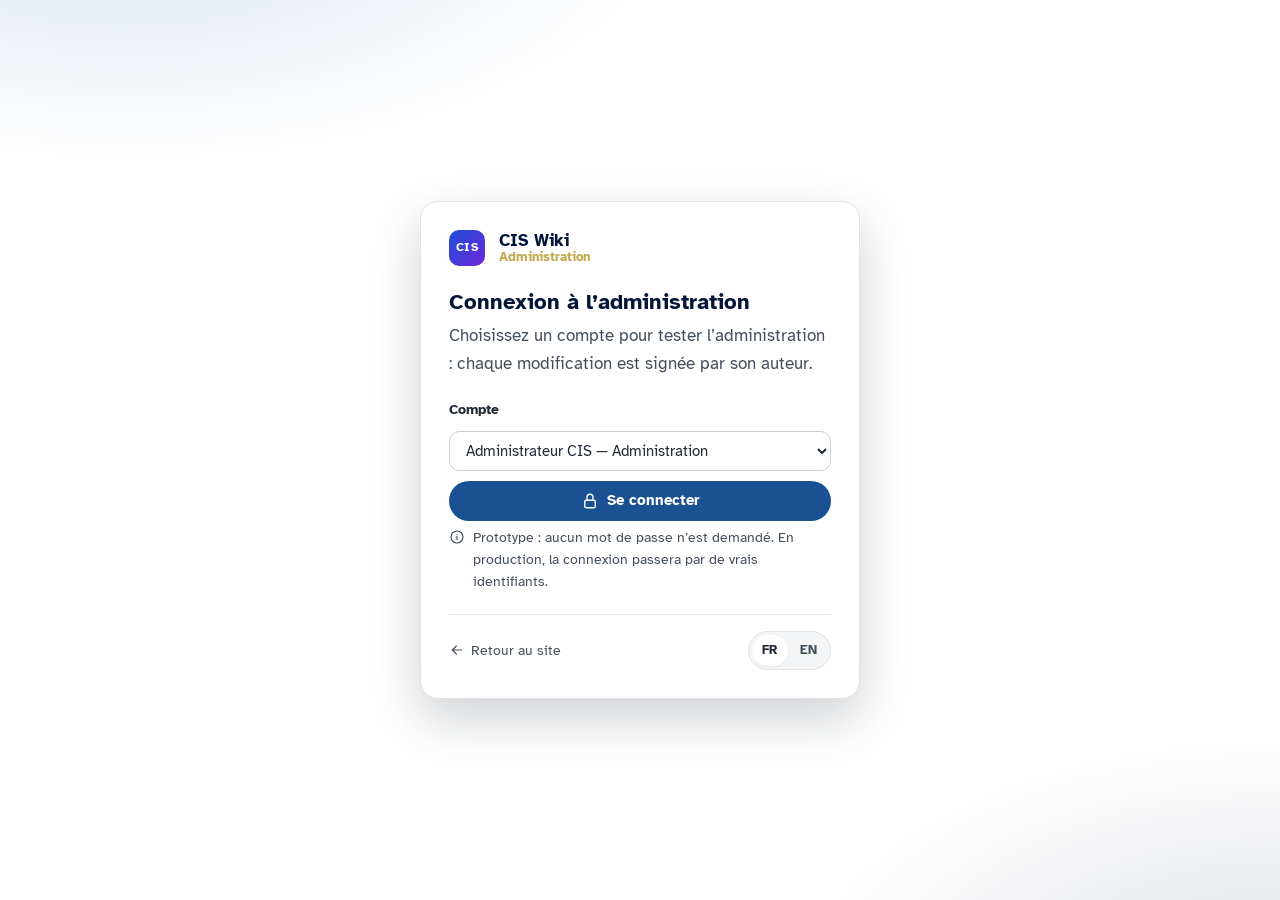
==== commit 45e89a0d: "Charte WorldSkills France, guide pas à pas et retrait des signatures CNAT 48 - CSS inspiré de worlds" ====
--- a/admin.html
+++ b/admin.html
@@ -5,13 +5,13 @@
   <meta name="viewport" content="width=device-width, initial-scale=1">
   <title>Administration · CIS Wiki</title>
   <meta name="description" content="Administration du wiki CIS : pages, révisions, auteurs.">
-  <meta name="theme-color" content="#1d4ed8">
-  <link rel="icon" href="data:image/svg+xml,%3Csvg xmlns='http://www.w3.org/2000/svg' viewBox='0 0 64 64'%3E%3Cdefs%3E%3ClinearGradient id='g' x1='0' y1='0' x2='1' y2='1'%3E%3Cstop offset='0' stop-color='%231d4ed8'/%3E%3Cstop offset='1' stop-color='%236d28d9'/%3E%3C/linearGradient%3E%3C/defs%3E%3Crect width='64' height='64' rx='16' fill='url(%23g)'/%3E%3Ctext x='32' y='41' font-family='Arial,sans-serif' font-size='22' font-weight='800' fill='%23fff' text-anchor='middle'%3ECIS%3C/text%3E%3C/svg%3E">
+  <meta name="theme-color" content="#04153a">
+  <link rel="icon" type="image/png" href="assets/img/logo-worldskills-france.png">
   <link rel="preconnect" href="https://fonts.googleapis.com">
   <link rel="preconnect" href="https://fonts.gstatic.com" crossorigin>
-  <link rel="stylesheet" href="https://fonts.googleapis.com/css2?family=Inter:wght@400..800&amp;display=swap">
-  <link rel="stylesheet" href="assets/css/style.css?v=1">
-  <link rel="stylesheet" href="assets/css/admin.css?v=1">
+  <link rel="stylesheet" href="https://fonts.googleapis.com/css2?family=Atkinson+Hyperlegible:ital,wght@0,400;0,700;1,400&amp;display=swap">
+  <link rel="stylesheet" href="assets/css/style.css?v=4">
+  <link rel="stylesheet" href="assets/css/admin.css?v=2">
   <meta name="robots" content="noindex">
   <script>
     /* Applique le thème et la langue enregistrés avant l'affichage (évite un flash). */
@@ -22,11 +22,20 @@
   <div id="app">
     <noscript><p style="padding:24px;font-family:sans-serif">Ce wiki nécessite JavaScript. · This wiki requires JavaScript.</p></noscript>
   </div>
-  <script src="data/content.js?v=1"></script>
-  <script src="assets/js/icons.js?v=1"></script>
-  <script src="assets/js/i18n.js?v=1"></script>
-  <script src="assets/js/markdown.js?v=1"></script>
-  <script src="assets/js/store.js?v=1"></script>
-  <script src="assets/js/admin.js?v=1"></script>
+  <script src="data/content.js?v=2"></script>
+  <script src="data/pages/00-structure.js?v=2"></script>
+  <script src="data/pages/01-start.js?v=2"></script>
+  <script src="data/pages/02-bareme.js?v=2"></script>
+  <script src="data/pages/03-calculs.js?v=2"></script>
+  <script src="data/pages/04-organisation.js?v=2"></script>
+  <script src="data/pages/05-notation.js?v=2"></script>
+  <script src="data/pages/06-aide.js?v=2"></script>
+  <script src="data/trades.js?v=2"></script>
+  <script src="assets/js/calc.js?v=2"></script>
+  <script src="assets/js/icons.js?v=2"></script>
+  <script src="assets/js/i18n.js?v=2"></script>
+  <script src="assets/js/markdown.js?v=2"></script>
+  <script src="assets/js/store.js?v=2"></script>
+  <script src="assets/js/admin.js?v=2"></script>
 </body>
 </html>
--- a/assets/css/style.css
+++ b/assets/css/style.css
@@ -3,59 +3,59 @@
    ========================================================================== */
 
 :root {
-  --font: "Inter", system-ui, -apple-system, "Segoe UI", Roboto, "Helvetica Neue", Arial, sans-serif;
+  --font: "Atkinson Hyperlegible", Arial, system-ui, -apple-system, "Segoe UI", sans-serif;
   --mono: ui-monospace, "Cascadia Code", "SFMono-Regular", Consolas, "Liberation Mono", monospace;
 
-  --bg: #f6f7fb;
+  --bg: #ffffff;
   --surface: #ffffff;
-  --surface-2: #f0f2f8;
-  --surface-3: #e5e9f2;
-  --border: #e1e5ee;
-  --border-strong: #c7cedd;
-  --text: #121a2e;
-  --text-2: #444e68;
-  --text-3: #636c85;
-
-  --primary: #1d4ed8;
-  --primary-hover: #1e40af;
-  --primary-soft: #e7eefd;
-  --primary-text: #1d4ed8;
+  --surface-2: #f3f5f7;
+  --surface-3: #e6eaef;
+  --border: #e2e2e2;
+  --border-strong: #c9ced6;
+  --text: #1f2937;
+  --text-2: #454f5b;
+  --text-3: #6b7280;
+
+  --primary: #195192;
+  --primary-hover: #123e72;
+  --primary-soft: #e8eef6;
+  --primary-text: #195192;
   --on-primary: #ffffff;
-  --guided: #1d4ed8;
-  --expert: #6d28d9;
+  --guided: #195192;
+  --expert: #04153a;
 
   --ok: #0f7b55;      --ok-soft: #e2f4ec;
   --warn: #9a5800;    --warn-soft: #fdf0d9;
   --danger: #c2183a;  --danger-soft: #fde6ea;
   --info: #1d4ed8;    --info-soft: #e7eefd;
 
-  --note-c: #1d4ed8;      --note-bg: #eef3fe;
-  --tip-c: #0f7b55;       --tip-bg: #e9f7f0;
-  --warning-c: #925400;   --warning-bg: #fff4de;
-  --important-c: #b0124f; --important-bg: #fdebf2;
+  --note-c: #195192;      --note-bg: #eef3f9;
+  --tip-c: #2f6b3a;       --tip-bg: #eef6ef;
+  --warning-c: #8a6a12;   --warning-bg: #fbf6e6;
+  --important-c: #c40030; --important-bg: #fdecef;
 
   --lvl-b: #0f7b55; --lvl-b-bg: #e2f4ec;
   --lvl-i: #925400; --lvl-i-bg: #fdf0d9;
   --lvl-a: #6d28d9; --lvl-a-bg: #efe8fd;
 
-  --c-blue: #1d4ed8; --c-indigo: #4338ca; --c-teal: #0f766e;
-  --c-rose: #be123c; --c-amber: #b45309; --c-green: #15803d;
-  --phase-before: #1d4ed8; --phase-during: #b45309; --phase-after: #0f7b55;
-
-  --radius: 12px; --radius-sm: 8px; --radius-lg: 18px;
-  --shadow-sm: 0 1px 2px rgba(16, 24, 40, .06);
-  --shadow: 0 4px 18px rgba(16, 24, 40, .08);
+  --c-blue: #195192; --c-indigo: #04153a; --c-teal: #195192;
+  --c-rose: #c40030; --c-amber: #a8892c; --c-green: #2f6b3a;
+  --phase-before: #195192; --phase-during: #a8892c; --phase-after: #2f6b3a;
+
+  --radius: 10px; --radius-sm: 6px; --radius-lg: 14px;
+  --shadow-sm: 0 1px 2px rgba(4, 21, 58, .06);
+  --shadow: 0 4px 14px rgba(4, 21, 58, .08);
   --shadow-lg: 0 20px 50px rgba(16, 24, 40, .20);
-  --header-h: 64px; --sidebar-w: 284px; --toc-w: 220px; --content-w: 780px;
+  --header-h: 76px; --sidebar-w: 284px; --toc-w: 220px; --content-w: 780px;
   color-scheme: light;
 }
 
 @media (prefers-color-scheme: dark) {
   :root:not([data-theme="light"]) {
-    --bg: #0b101c; --surface: #121929; --surface-2: #19223a; --surface-3: #232e4a;
+    --bg: #06142f; --surface: #0b1d40; --surface-2: #10264f; --surface-3: #18315f;
     --border: #253050; --border-strong: #37446a;
     --text: #e8ecf6; --text-2: #b4bed6; --text-3: #8d98b5;
-    --primary: #7aa2ff; --primary-hover: #9ab9ff; --primary-soft: #1a2950; --primary-text: #8fb1ff; --on-primary: #0a1024;
+    --primary: #8fb4e6; --primary-hover: #b3cdf0; --primary-soft: #14305c; --primary-text: #a9c6ee; --on-primary: #04153a;
     --guided: #8fb1ff; --expert: #b794ff;
     --ok: #4fd49d; --ok-soft: #0f2c21; --warn: #f4bb55; --warn-soft: #2f2410;
     --danger: #ff7189; --danger-soft: #3a1520; --info: #8fb1ff; --info-soft: #172648;
@@ -69,10 +69,10 @@
   }
 }
 :root[data-theme="dark"] {
-  --bg: #0b101c; --surface: #121929; --surface-2: #19223a; --surface-3: #232e4a;
+  --bg: #06142f; --surface: #0b1d40; --surface-2: #10264f; --surface-3: #18315f;
   --border: #253050; --border-strong: #37446a;
   --text: #e8ecf6; --text-2: #b4bed6; --text-3: #8d98b5;
-  --primary: #7aa2ff; --primary-hover: #9ab9ff; --primary-soft: #1a2950; --primary-text: #8fb1ff; --on-primary: #0a1024;
+  --primary: #8fb4e6; --primary-hover: #b3cdf0; --primary-soft: #14305c; --primary-text: #a9c6ee; --on-primary: #04153a;
   --guided: #8fb1ff; --expert: #b794ff;
   --ok: #4fd49d; --ok-soft: #0f2c21; --warn: #f4bb55; --warn-soft: #2f2410;
   --danger: #ff7189; --danger-soft: #3a1520; --info: #8fb1ff; --info-soft: #172648;
@@ -304,7 +304,7 @@
 .section-head h2 .i { color: var(--primary-text); width: 22px; height: 22px; }
 .section-head p { margin: 4px 0 0; color: var(--text-2); }
 
-.stepper { list-style: none; margin: 0; padding: 0; display: grid; grid-template-columns: repeat(7, minmax(0, 1fr)); gap: 12px; }
+.stepper { list-style: none; margin: 0; padding: 0; display: grid; grid-template-columns: repeat(8, minmax(0, 1fr)); gap: 10px; }
 .step { --ph: var(--phase-before); }
 .step--during { --ph: var(--phase-during); }
 .step--after { --ph: var(--phase-after); }
@@ -441,7 +441,7 @@
 .menupath--sm { margin: 0; font-size: 13px; }
 .menupath--sm kbd.ui { font-size: 12px; padding: 1px 6px; }
 .article-meta { display: flex; flex-wrap: wrap; align-items: center; gap: 10px; font-size: 14px; color: var(--text-2); padding: 12px 0; border-top: 1px solid var(--border); border-bottom: 1px solid var(--border); margin-bottom: 28px; }
-.article-meta > span:not(.meta-actions) { flex: 1 1 220px; }
+.article-meta > span:not(.meta-actions):not(.avatar) { flex: 1 1 220px; }
 .meta-actions { margin-left: auto; display: flex; flex-wrap: wrap; gap: 4px 16px; }
 
 body[data-mode="guided"] .only-expert, body[data-mode="expert"] .only-guided { display: none !important; }
@@ -656,3 +656,251 @@
   body[data-mode] .only-guided, body[data-mode] .only-expert { display: block !important; }
   .callout, .intro-box, .cheat { break-inside: avoid; }
 }
+
+/* ==========================================================================
+   Étapes en cartes, simulateur de calcul, exemples par métier
+   ========================================================================== */
+.steps > ol { list-style: none; counter-reset: step; padding: 0; margin: 0 0 1.4em; display: grid; gap: 10px; }
+.steps > ol > li { counter-increment: step; position: relative; padding: 12px 14px 12px 56px; background: var(--surface); border: 1px solid var(--border); border-radius: var(--radius); min-height: 48px; }
+.steps > ol > li::before { content: counter(step); position: absolute; left: 12px; top: 10px; width: 30px; height: 30px; border-radius: 50%; background: var(--primary); color: var(--on-primary); font-weight: 750; font-size: 15px; display: grid; place-items: center; }
+.steps > ol > li > :last-child { margin-bottom: 0; }
+.steps > ol > li .shot { margin-top: 10px; }
+
+.calc-sim { border: 1px solid color-mix(in srgb, var(--primary) 30%, var(--border)); border-radius: var(--radius-lg); background: var(--surface); margin: 0 0 1.6em; overflow: hidden; box-shadow: var(--shadow-sm); }
+.sim-fallback { margin: 0; padding: 14px 16px; color: var(--text-3); }
+.sim-head { display: flex; flex-wrap: wrap; align-items: center; gap: 6px 12px; padding: 12px 16px; background: var(--primary-soft); border-bottom: 1px solid var(--border); }
+.sim-head strong { font-size: 15px; color: var(--primary-text); }
+.sim-head span { flex: 1 1 260px; font-size: 13.5px; color: var(--text-2); }
+.sim-body { display: grid; grid-template-columns: minmax(0, 1fr) minmax(0, 1fr); gap: 0; }
+.sim-params { margin: 0; border: 0; border-right: 1px solid var(--border); padding: 14px 16px; display: grid; gap: 10px; align-content: start; min-width: 0; }
+.sim-params legend { font-size: 12px; font-weight: 750; text-transform: uppercase; letter-spacing: .05em; color: var(--text-3); padding: 14px 0 0; float: left; width: 100%; }
+.sim-field { display: grid; gap: 4px; font-size: 13.5px; color: var(--text-2); }
+.sim-field > span:first-child { font-weight: 600; }
+.calc-sim input[type="text"], .calc-sim select, .trades input, .trades select { font: inherit; font-size: 14px; color: var(--text); background: var(--surface); border: 1px solid var(--border-strong); border-radius: 8px; padding: 6px 9px; min-width: 0; width: 100%; }
+.calc-sim input:focus, .calc-sim select:focus, .trades input:focus, .trades select:focus { outline: 2px solid var(--primary); outline-offset: 1px; border-color: var(--primary); }
+.sim-radios { display: flex; flex-wrap: wrap; gap: 4px 14px; font-size: 14px; color: var(--text); }
+.sim-radios label, .sim-check { display: inline-flex; align-items: center; gap: 6px; cursor: pointer; font-size: 14px; color: var(--text); }
+.sim-grid { display: grid; gap: 6px; }
+.sim-grid--2 { grid-template-columns: 1.6fr 1fr; }
+.sim-grid--3 { grid-template-columns: repeat(3, minmax(0, 1fr)); }
+.sim-colhead { font-size: 12px; font-weight: 650; color: var(--text-3); }
+.sim-values { padding: 14px 16px; min-width: 0; }
+.sim-values table { width: 100%; border-collapse: collapse; font-size: 14px; }
+.sim-values th { text-align: left; font-size: 12px; font-weight: 750; text-transform: uppercase; letter-spacing: .04em; color: var(--text-3); padding: 0 6px 6px; }
+.sim-values td { padding: 4px 6px; border-top: 1px solid var(--border); vertical-align: middle; }
+.sim-values td:first-child { width: 2.5em; color: var(--text-3); font-weight: 650; }
+.sim-values .num { text-align: right; width: 38%; }
+.sim-mark { display: block; font-weight: 750; font-variant-numeric: tabular-nums; font-size: 15px; color: var(--ok); }
+.sim-mark--none { color: var(--text-3); font-weight: 500; font-size: 13px; font-style: italic; }
+.sim-bar { display: block; height: 5px; border-radius: 3px; background: var(--surface-3); margin-top: 3px; overflow: hidden; }
+.sim-bar i { display: block; height: 100%; background: var(--ok); border-radius: 3px; transition: width .2s; }
+.sim-note { font-size: 13px; color: var(--warn); background: var(--warn-soft); border-radius: 8px; padding: 8px 10px; margin: 10px 0 0; }
+@media (max-width: 760px) { .sim-body { grid-template-columns: 1fr; } .sim-params { border-right: 0; border-bottom: 1px solid var(--border); } }
+
+.trades { margin: 0 0 1.6em; }
+.trades-filter { display: flex; align-items: center; gap: 12px; margin-bottom: 10px; }
+.trades-filter input { max-width: 320px; }
+.trades-count { font-size: 13px; color: var(--text-3); white-space: nowrap; }
+.trades-table th[scope="row"] { font-weight: 650; white-space: nowrap; }
+.trades-pick { display: grid; gap: 6px; max-width: 460px; margin-bottom: 14px; font-weight: 650; font-size: 14.5px; }
+.trades-pick select { font-size: 15.5px; padding: 9px 11px; }
+.trades-cards { display: grid; grid-template-columns: repeat(auto-fill, minmax(230px, 1fr)); gap: 12px; }
+.trade-card { border: 1px solid var(--border); border-radius: var(--radius); background: var(--surface); padding: 12px 14px; display: grid; gap: 6px; align-content: start; }
+.trade-card header { display: flex; justify-content: space-between; align-items: baseline; gap: 8px; }
+.trade-card header a { font-size: 12.5px; white-space: nowrap; }
+.trade-method { font-size: 12px; font-weight: 750; text-transform: uppercase; letter-spacing: .04em; color: var(--primary-text); }
+.trade-aspect { margin: 0; font-weight: 650; font-size: 14.5px; }
+.trade-setting { margin: 0; font-size: 13.5px; color: var(--text-2); }
+.trade-card--empty { background: var(--surface-2); }
+.trade-card--empty .trade-setting { color: var(--text-3); font-style: italic; }
+
+/* Cartes « méthode » sur la page de choix */
+.method-grid { display: grid; grid-template-columns: repeat(auto-fill, minmax(220px, 1fr)); gap: 12px; margin: 0 0 1.4em; }
+.trades .table-wrap { max-height: 440px; overflow-y: auto; }
+.trades .table-wrap thead th { position: sticky; top: 0; background: var(--surface-2); z-index: 1; }
+
+/* ==========================================================================
+   Charte WorldSkills France — sobre, lisible, pour les débutants
+   (inspirée de worldskills-france.org : marine, bleu, or, bande tricolore)
+   ========================================================================== */
+:root { --navy: #04153a; --navy-2: #0b2556; --gold: #c1a74a; --gold-soft: #f6f0dc; --wsf-red: #c40030; }
+body { font-size: 17px; line-height: 1.65; }
+h1, h2, h3, h4 { color: var(--navy); font-weight: 700; letter-spacing: 0 !important; }
+:root[data-theme="dark"] h1, :root[data-theme="dark"] h2, :root[data-theme="dark"] h3 { color: var(--text); }
+@media (prefers-color-scheme: dark) { :root:not([data-theme="light"]) h1, :root:not([data-theme="light"]) h2, :root:not([data-theme="light"]) h3 { color: var(--text); } }
+
+/* Bande tricolore + en-tête blanc avec le logo */
+.tricolor { display: flex; height: 4px; position: sticky; top: 0; z-index: 51; }
+.tricolor i { flex: 1; } .tricolor i:nth-child(1) { background: #1f3f94; } .tricolor i:nth-child(2) { background: #ffffff; } .tricolor i:nth-child(3) { background: #d6283c; }
+.site-header { top: 4px; height: var(--header-h); background: #fff; -webkit-backdrop-filter: none; backdrop-filter: none; border-bottom: 1px solid var(--border); box-shadow: 0 1px 0 rgba(4, 21, 58, .04); }
+:root[data-theme="dark"] .site-header { background: var(--surface); }
+@media (prefers-color-scheme: dark) { :root:not([data-theme="light"]) .site-header { background: var(--surface); } }
+.header-inner { gap: 18px; padding: 0 24px; }
+.brand { gap: 14px; }
+.brand-logo { height: 58px; width: auto; display: block; }
+.brand-sep { width: 1px; height: 40px; background: var(--gold); }
+.brand-text strong { font-size: 17px; color: var(--navy); }
+.brand-text small { font-size: 13px; color: var(--gold); font-weight: 700; }
+.header-nav a { font-size: 15.5px; font-weight: 700; color: var(--navy); border-radius: 999px; padding: 8px 14px; }
+.header-nav a:hover { background: var(--surface-2); }
+.header-nav a.active { background: var(--primary-soft); color: var(--primary); }
+.search-trigger { border-radius: 999px; }
+.seg { border-radius: 999px; }
+.seg button { border-radius: 999px; }
+@media (max-width: 1100px) { .brand-sep, .brand-text { display: none; } }
+@media (max-width: 700px) { .brand-logo { height: 46px; } }
+
+/* Boutons « pilule » */
+.btn { border-radius: 999px; font-weight: 700; }
+.btn--lg { height: 52px; padding: 0 24px; font-size: 16.5px; }
+.btn--gold { background: var(--gold); color: var(--navy); }
+.btn--gold:hover { background: #d4be6f; }
+.btn--outline-light { background: transparent; border: 1px solid rgba(255, 255, 255, .7); color: #fff; }
+.btn--outline-light:hover { background: rgba(255, 255, 255, .1); }
+.pill { display: inline-flex; align-items: center; padding: 7px 16px; border: 1px solid var(--border-strong); border-radius: 999px; background: var(--surface); color: var(--navy); font-weight: 700; font-size: 14.5px; text-decoration: none; }
+.pill:hover { border-color: var(--gold); }
+
+/* Accueil : bienvenue + explication directe */
+.welcome { background: var(--navy); color: #fff; padding: 56px 0 48px; border-bottom: 4px solid var(--gold); }
+.welcome-inner { max-width: 960px; }
+.welcome-kicker { color: var(--gold); font-weight: 700; margin: 0 0 10px; font-size: 15px; }
+.welcome h1 { color: #fff; font-size: clamp(30px, 4.6vw, 46px); line-height: 1.12; margin: 0 0 16px; }
+.welcome-lead { font-size: clamp(17px, 2vw, 20px); color: #dbe3f0; max-width: 780px; margin: 0 0 28px; }
+.welcome-actions { display: flex; flex-wrap: wrap; gap: 12px; margin-bottom: 28px; }
+.welcome-search { display: flex; align-items: center; gap: 10px; max-width: 640px; padding: 6px 6px 6px 16px; background: #fff; border-radius: 999px; color: var(--text-3); }
+.welcome-search input { flex: 1; min-width: 0; border: 0 !important; background: transparent !important; box-shadow: none !important; padding: 0 !important; font-size: 16.5px; color: #1f2937; }
+.section { padding-top: 44px; }
+.section-title { font-size: 26px; margin: 0 0 6px; }
+.section-lead { color: var(--text-2); margin: 0 0 18px; }
+.intro3 { display: grid; grid-template-columns: repeat(3, minmax(0, 1fr)); gap: 28px; }
+.intro3-item { border-top: 3px solid var(--gold); padding-top: 14px; }
+.intro3-num { font-size: 14px; font-weight: 700; color: var(--gold); }
+.intro3-item h2 { font-size: 21px; margin: 4px 0 8px; }
+.intro3-item p { margin: 0; color: var(--text-2); }
+.guide-band { display: flex; align-items: center; gap: 18px; padding: 22px 24px; border-radius: var(--radius-lg); background: var(--surface-2); border: 1px solid var(--border); text-decoration: none; color: var(--text); }
+.guide-band:hover { border-color: var(--gold); }
+.guide-band-icon { width: 54px; height: 54px; border-radius: 50%; display: grid; place-items: center; background: var(--navy); color: var(--gold); flex-shrink: 0; }
+.guide-band-icon .i { width: 26px; height: 26px; }
+.guide-band-text { flex: 1; display: grid; gap: 4px; }
+.guide-band-text strong { font-size: 19px; color: var(--navy); }
+.guide-band-text span { color: var(--text-2); }
+.path-list { list-style: none; margin: 0; padding: 0; display: grid; grid-template-columns: repeat(2, minmax(0, 1fr)); gap: 10px; }
+.path-list a { display: flex; align-items: center; gap: 14px; padding: 14px 16px; border: 1px solid var(--border); border-radius: var(--radius); text-decoration: none; color: var(--text); background: var(--surface); }
+.path-list a:hover { border-color: var(--primary); }
+.path-num { width: 34px; height: 34px; border-radius: 50%; background: var(--navy); color: #fff; font-weight: 700; display: grid; place-items: center; flex-shrink: 0; }
+.path-text { flex: 1; display: grid; gap: 2px; min-width: 0; }
+.path-text strong { color: var(--navy); }
+.path-text small { color: var(--text-3); font-size: 14px; display: -webkit-box; -webkit-line-clamp: 2; -webkit-box-orient: vertical; overflow: hidden; }
+.path-list .i { color: var(--text-3); }
+.cat-list { display: grid; grid-template-columns: repeat(3, minmax(0, 1fr)); gap: 10px; }
+.cat-item { display: flex; gap: 12px; align-items: flex-start; padding: 16px; border: 1px solid var(--border); border-radius: var(--radius); text-decoration: none; color: var(--text); }
+.cat-item:hover { border-color: var(--primary); }
+.cat-item-icon { color: var(--primary); padding-top: 2px; }
+.cat-item strong { display: block; color: var(--navy); }
+.cat-item small { color: var(--text-3); font-size: 14px; }
+.help-box { display: flex; gap: 12px; align-items: flex-start; padding: 16px 18px; border-radius: var(--radius); background: var(--gold-soft); color: #4b3d0d; }
+.help-box p { margin: 0; }
+@media (max-width: 900px) { .intro3, .cat-list { grid-template-columns: 1fr; } .path-list { grid-template-columns: 1fr; } .guide-band { flex-wrap: wrap; } }
+
+/* Catégories et cartes : plus sobres, une seule couleur */
+.cat-icon, .side-ico { background: var(--primary-soft) !important; color: var(--primary) !important; }
+.cat-card, .doc-card { box-shadow: none !important; }
+.cat-card:hover, .doc-card:hover { transform: none !important; border-color: var(--primary) !important; }
+
+/* Pages */
+.article h1 { color: var(--navy); }
+.article-date { display: flex; align-items: center; gap: 6px; font-size: 14px; color: var(--text-3); margin: 0 0 24px; padding-bottom: 14px; border-bottom: 1px solid var(--border); }
+.menupath { margin-bottom: 10px; }
+.badge { border-radius: 999px; }
+.intro-box { background: var(--surface-2) !important; border: 0 !important; border-left: 4px solid var(--gold) !important; border-radius: var(--radius) !important; box-shadow: none !important; }
+details.cheat { padding: 0 !important; margin: 0 0 24px; border: 1px solid var(--border); border-radius: var(--radius); background: var(--surface); }
+details.cheat > summary { cursor: pointer; padding: 12px 16px; font-weight: 700; color: var(--navy); display: flex; align-items: center; gap: 8px; list-style: none; }
+details.cheat > summary::-webkit-details-marker { display: none; }
+details.cheat > summary::after { content: "+"; margin-left: auto; font-size: 20px; color: var(--text-3); }
+details.cheat[open] > summary::after { content: "–"; }
+details.cheat .cheat-list { margin: 0; padding: 0 16px 14px 40px; }
+.prose h2 { font-size: 25px; padding-top: 6px; border-top: 1px solid var(--border); }
+.prose h2:first-child { border-top: 0; }
+.prose table th { background: var(--surface-2); color: var(--navy); }
+.callout { border-radius: var(--radius); }
+.steps > ol > li::before { background: var(--navy); color: #fff; }
+.shot figure, .shot img { border-radius: 8px; }
+.side-group summary { font-weight: 700; color: var(--navy); }
+.side-guide { display: flex; align-items: center; gap: 10px; margin-top: 8px; padding: 12px 14px; border-radius: var(--radius); background: var(--navy); color: #fff; font-weight: 700; text-decoration: none; }
+.side-guide .i { color: var(--gold); }
+.next-step { border-color: var(--gold) !important; }
+
+/* Pied de page avec le logo */
+.site-footer { background: var(--surface-2); border-top: 4px solid var(--gold); padding: 40px 0 0; margin-top: 80px; }
+.footer-inner { display: flex !important; flex-wrap: wrap; align-items: center; justify-content: space-between; gap: 24px; }
+.footer-brand { display: flex; align-items: center; gap: 18px; max-width: 560px; }
+.footer-logo { height: 84px; width: auto; display: block; flex-shrink: 0; }
+.footer-logo-link { flex-shrink: 0; }
+.footer-brand p { margin: 0; color: var(--text-2); font-size: 15px; }
+.footer-links { display: flex; flex-wrap: wrap; gap: 8px; }
+.footer-note { display: flex !important; flex-wrap: wrap; justify-content: space-between; gap: 8px; padding: 18px 24px 22px !important; margin-top: 28px; border-top: 1px solid var(--border); font-size: 13.5px; color: var(--text-3); }
+
+/* ==========================================================================
+   Guide pas à pas
+   ========================================================================== */
+.tour { max-width: 1280px; margin: 0 auto; padding: 28px 24px 0; }
+.tour-head { display: flex; flex-wrap: wrap; align-items: flex-end; justify-content: space-between; gap: 16px 32px; padding-bottom: 18px; border-bottom: 1px solid var(--border); margin-bottom: 22px; }
+.tour-kicker { display: flex; align-items: center; gap: 8px; color: var(--gold); font-weight: 700; margin: 0 0 4px; }
+.tour-head h1 { font-size: clamp(24px, 3vw, 32px); margin: 0; }
+.tour-progress { display: grid; gap: 6px; min-width: 240px; flex: 0 1 320px; }
+.tour-count { font-weight: 700; color: var(--navy); font-size: 15px; }
+.tour-bar { height: 8px; border-radius: 999px; background: var(--surface-3); overflow: hidden; }
+.tour-bar i { display: block; height: 100%; background: var(--gold); border-radius: 999px; transition: width .25s; }
+.tour-layout { display: grid; grid-template-columns: 250px minmax(0, 1fr); gap: 28px; align-items: start; }
+.tour-chapters { position: sticky; top: calc(var(--header-h) + 20px); }
+.tour-chapters-title { font-size: 13px; font-weight: 700; text-transform: uppercase; letter-spacing: .06em; color: var(--text-3); margin: 0 0 10px; }
+.tour-chapters ol { list-style: none; margin: 0; padding: 0; display: grid; gap: 4px; }
+.tour-chapters button { width: 100%; display: flex; align-items: center; gap: 10px; padding: 10px 12px; border: 1px solid transparent; border-radius: var(--radius); background: none; font: inherit; font-size: 15px; color: var(--text-2); text-align: left; cursor: pointer; }
+.tour-chapters button:hover { background: var(--surface-2); }
+.tour-chapters button.active { background: var(--primary-soft); color: var(--navy); font-weight: 700; border-color: color-mix(in srgb, var(--primary) 25%, transparent); }
+.tc-num { width: 26px; height: 26px; border-radius: 50%; display: grid; place-items: center; background: var(--surface-3); font-size: 13px; font-weight: 700; flex-shrink: 0; }
+.tour-chapters button.done .tc-num { background: var(--gold); color: var(--navy); }
+.tour-chapters button.active .tc-num { background: var(--navy); color: #fff; }
+.tc-label { flex: 1; }
+.tc-count { font-size: 12.5px; color: var(--text-3); }
+.tour-ch-select { display: none; }
+.tour-stage { min-width: 0; }
+.tour-chapter { margin: 0 0 10px; font-size: 13.5px; font-weight: 700; color: var(--gold); text-transform: uppercase; letter-spacing: .05em; }
+.tour-shot { margin: 0 0 18px; }
+.tour-frame { max-height: 58vh; overflow: auto; border: 1px solid var(--border-strong); border-radius: var(--radius); background: #fff; }
+.tour-canvas { position: relative; width: 100%; margin: 0 auto; }
+.tour-canvas img { display: block; width: 100%; height: auto; }
+.tour-svg { position: absolute; inset: 0; width: 100%; height: 100%; pointer-events: none; }
+.tour-dim { fill: rgba(4, 21, 58, .55); }
+.tour-ring { fill: none; stroke: var(--gold); stroke-width: 4; }
+@media (prefers-reduced-motion: no-preference) { .tour-ring { animation: tour-pulse 1.6s ease-in-out infinite; } }
+@keyframes tour-pulse { 50% { stroke-width: 7; stroke-opacity: .65; } }
+.tour-line { stroke: var(--gold); stroke-width: 3; }
+.tour-arrow-head { fill: var(--gold); }
+.tour-bubble { position: absolute; left: 0; top: 0; display: flex; gap: 10px; align-items: flex-start; padding: 10px 14px; border-radius: 12px; background: #fff; color: var(--navy); font-weight: 700; font-size: 15px; line-height: 1.35; box-shadow: 0 8px 24px rgba(4, 21, 58, .35); border: 2px solid var(--gold); }
+.tour-bubble-num { min-width: 26px; height: 26px; border-radius: 50%; display: grid; place-items: center; background: var(--navy); color: #fff; font-size: 13px; flex-shrink: 0; }
+.tour-shot figcaption { margin-top: 6px; font-size: 14px; }
+.tour-shot figcaption a { display: inline-flex; align-items: center; gap: 6px; }
+.tour-intro { display: grid; place-items: center; padding: 40px; border-radius: var(--radius); background: var(--navy); color: var(--gold); margin-bottom: 18px; }
+.tour-intro .i { width: 64px; height: 64px; }
+.tour-text { background: var(--surface); }
+.tour-text h2 { display: flex; align-items: center; gap: 12px; font-size: 24px; margin: 0 0 8px; }
+.tour-n { min-width: 36px; height: 36px; border-radius: 50%; display: grid; place-items: center; background: var(--navy); color: #fff; font-size: 15px; flex-shrink: 0; }
+.tour-text p { font-size: 18px; margin: 0 0 12px; }
+.tour-text--final { padding: 16px 18px; border-radius: var(--radius); background: #fdecef; border-left: 5px solid var(--wsf-red); }
+.tour-text--final .tour-n { background: var(--wsf-red); }
+.tour-nav { display: flex; align-items: center; justify-content: space-between; gap: 12px; margin-top: 20px; padding-top: 16px; border-top: 1px solid var(--border); }
+.tour-keys { font-size: 13.5px; color: var(--text-3); }
+.tour-done { text-align: center; padding: 36px 20px; border-radius: var(--radius-lg); background: var(--surface-2); }
+.tour-done .i { width: 54px; height: 54px; color: var(--gold); }
+.tour-done-links { display: flex; flex-wrap: wrap; justify-content: center; gap: 10px; }
+@media (max-width: 900px) {
+  .tour-layout { grid-template-columns: 1fr; gap: 14px; }
+  .tour-chapters { position: static; }
+  .tour-chapters ol, .tour-chapters-title { display: none; }
+  .tour-ch-select { display: block; }
+  .tour-ch-select select { width: 100%; }
+  .tour-keys { display: none; }
+  .tour-bubble { font-size: 13px; padding: 7px 10px; }
+  .tour-frame { max-height: 52vh; }
+}
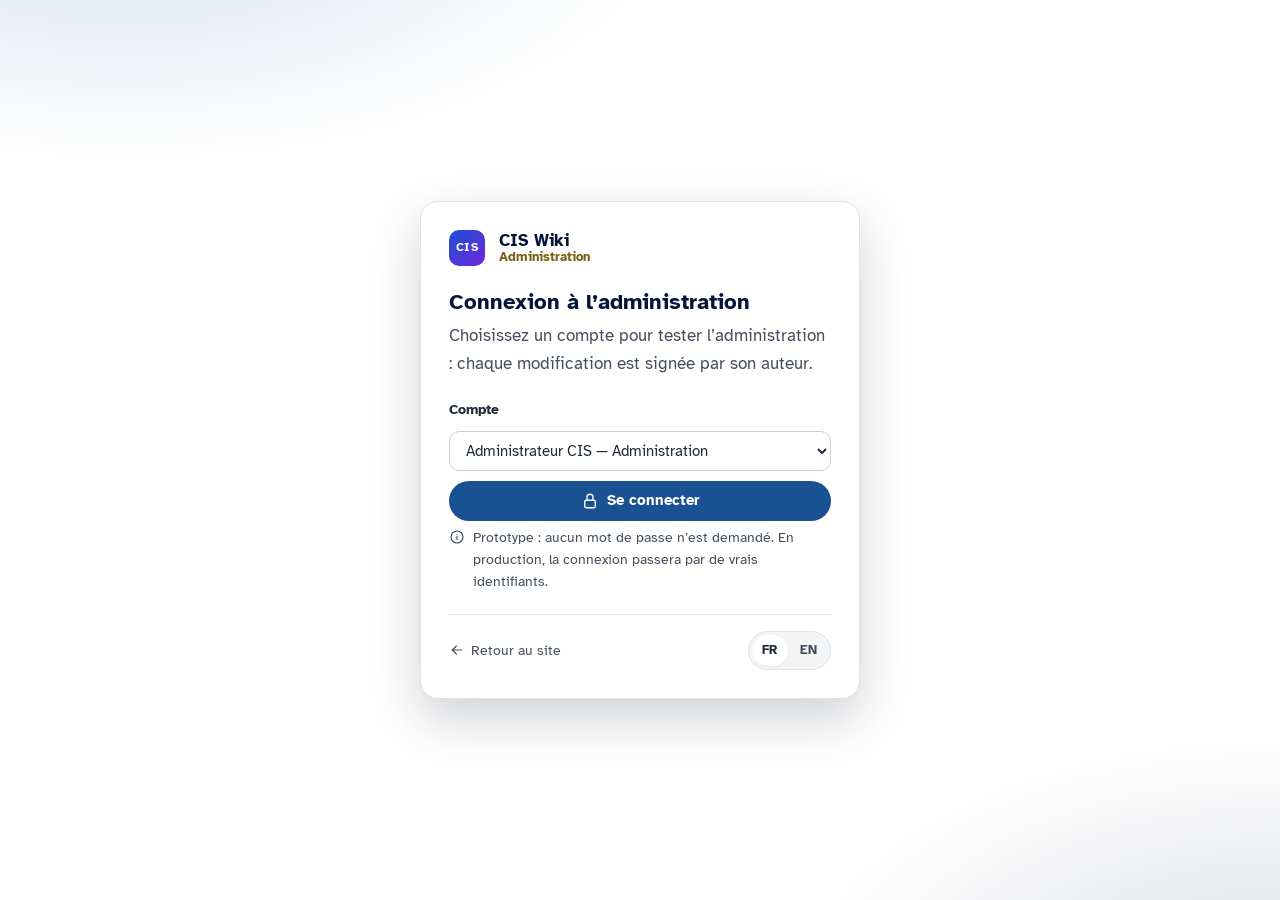
==== commit 56ca0ff4: "Lisibilité : thème clair imposé et or foncé pour les petits textes - Le mode sombre automatique (rég" ====
--- a/admin.html
+++ b/admin.html
@@ -10,12 +10,12 @@
   <link rel="preconnect" href="https://fonts.googleapis.com">
   <link rel="preconnect" href="https://fonts.gstatic.com" crossorigin>
   <link rel="stylesheet" href="https://fonts.googleapis.com/css2?family=Atkinson+Hyperlegible:ital,wght@0,400;0,700;1,400&amp;display=swap">
-  <link rel="stylesheet" href="assets/css/style.css?v=4">
+  <link rel="stylesheet" href="assets/css/style.css?v=5">
   <link rel="stylesheet" href="assets/css/admin.css?v=2">
   <meta name="robots" content="noindex">
   <script>
     /* Applique le thème et la langue enregistrés avant l'affichage (évite un flash). */
-    try { var p = JSON.parse(localStorage.getItem('ciswiki:prefs') || '{}'); if (p.theme && p.theme !== 'system') document.documentElement.setAttribute('data-theme', p.theme); if (p.lang) document.documentElement.lang = p.lang; } catch (e) {}
+    try { var p = JSON.parse(localStorage.getItem('ciswiki:prefs') || '{}'); if (p.lang) document.documentElement.lang = p.lang; } catch (e) {}
   </script>
 </head>
 <body data-page="admin">
--- a/assets/css/style.css
+++ b/assets/css/style.css
@@ -50,40 +50,6 @@
   color-scheme: light;
 }
 
-@media (prefers-color-scheme: dark) {
-  :root:not([data-theme="light"]) {
-    --bg: #06142f; --surface: #0b1d40; --surface-2: #10264f; --surface-3: #18315f;
-    --border: #253050; --border-strong: #37446a;
-    --text: #e8ecf6; --text-2: #b4bed6; --text-3: #8d98b5;
-    --primary: #8fb4e6; --primary-hover: #b3cdf0; --primary-soft: #14305c; --primary-text: #a9c6ee; --on-primary: #04153a;
-    --guided: #8fb1ff; --expert: #b794ff;
-    --ok: #4fd49d; --ok-soft: #0f2c21; --warn: #f4bb55; --warn-soft: #2f2410;
-    --danger: #ff7189; --danger-soft: #3a1520; --info: #8fb1ff; --info-soft: #172648;
-    --note-c: #8fb1ff; --note-bg: #142342; --tip-c: #4fd49d; --tip-bg: #0f2a20;
-    --warning-c: #f4bb55; --warning-bg: #2c2210; --important-c: #ff86b0; --important-bg: #34152a;
-    --lvl-b: #4fd49d; --lvl-b-bg: #0f2c21; --lvl-i: #f4bb55; --lvl-i-bg: #2f2410; --lvl-a: #c4a6ff; --lvl-a-bg: #271c46;
-    --c-blue: #8fb1ff; --c-indigo: #a8b3ff; --c-teal: #5fe0cc; --c-rose: #ff94aa; --c-amber: #f6c15a; --c-green: #7fe3a5;
-    --phase-before: #7aa2ff; --phase-during: #f4bb55; --phase-after: #4fd49d;
-    --shadow-sm: 0 1px 2px rgba(0, 0, 0, .4); --shadow: 0 6px 20px rgba(0, 0, 0, .35); --shadow-lg: 0 24px 60px rgba(0, 0, 0, .55);
-    color-scheme: dark;
-  }
-}
-:root[data-theme="dark"] {
-  --bg: #06142f; --surface: #0b1d40; --surface-2: #10264f; --surface-3: #18315f;
-  --border: #253050; --border-strong: #37446a;
-  --text: #e8ecf6; --text-2: #b4bed6; --text-3: #8d98b5;
-  --primary: #8fb4e6; --primary-hover: #b3cdf0; --primary-soft: #14305c; --primary-text: #a9c6ee; --on-primary: #04153a;
-  --guided: #8fb1ff; --expert: #b794ff;
-  --ok: #4fd49d; --ok-soft: #0f2c21; --warn: #f4bb55; --warn-soft: #2f2410;
-  --danger: #ff7189; --danger-soft: #3a1520; --info: #8fb1ff; --info-soft: #172648;
-  --note-c: #8fb1ff; --note-bg: #142342; --tip-c: #4fd49d; --tip-bg: #0f2a20;
-  --warning-c: #f4bb55; --warning-bg: #2c2210; --important-c: #ff86b0; --important-bg: #34152a;
-  --lvl-b: #4fd49d; --lvl-b-bg: #0f2c21; --lvl-i: #f4bb55; --lvl-i-bg: #2f2410; --lvl-a: #c4a6ff; --lvl-a-bg: #271c46;
-  --c-blue: #8fb1ff; --c-indigo: #a8b3ff; --c-teal: #5fe0cc; --c-rose: #ff94aa; --c-amber: #f6c15a; --c-green: #7fe3a5;
-  --phase-before: #7aa2ff; --phase-during: #f4bb55; --phase-after: #4fd49d;
-  --shadow-sm: 0 1px 2px rgba(0, 0, 0, .4); --shadow: 0 6px 20px rgba(0, 0, 0, .35); --shadow-lg: 0 24px 60px rgba(0, 0, 0, .55);
-  color-scheme: dark;
-}
 
 /* ---- Base --------------------------------------------------------------- */
 *, *::before, *::after { box-sizing: border-box; }
@@ -165,8 +131,6 @@
 .badge--danger { background: var(--danger-soft); color: var(--danger); }
 
 .avatar { --h: 220; width: 28px; height: 28px; border-radius: 50%; display: inline-grid; place-items: center; font-size: 11px; font-weight: 750; letter-spacing: .02em; color: hsl(var(--h) 55% 28%); background: hsl(var(--h) 70% 89%); flex-shrink: 0; }
-@media (prefers-color-scheme: dark) { :root:not([data-theme="light"]) .avatar { color: hsl(var(--h) 80% 86%); background: hsl(var(--h) 35% 26%); } }
-:root[data-theme="dark"] .avatar { color: hsl(var(--h) 80% 86%); background: hsl(var(--h) 35% 26%); }
 
 .cat--blue { --cc: var(--c-blue); } .cat--indigo { --cc: var(--c-indigo); } .cat--teal { --cc: var(--c-teal); }
 .cat--rose { --cc: var(--c-rose); } .cat--amber { --cc: var(--c-amber); } .cat--green { --cc: var(--c-green); }
@@ -723,24 +687,20 @@
    Charte WorldSkills France — sobre, lisible, pour les débutants
    (inspirée de worldskills-france.org : marine, bleu, or, bande tricolore)
    ========================================================================== */
-:root { --navy: #04153a; --navy-2: #0b2556; --gold: #c1a74a; --gold-soft: #f6f0dc; --wsf-red: #c40030; }
+:root { --navy: #04153a; --navy-2: #0b2556; --gold: #c1a74a; --gold-text: #7a5f12; --gold-soft: #f6f0dc; --wsf-red: #c40030; }
 body { font-size: 17px; line-height: 1.65; }
 h1, h2, h3, h4 { color: var(--navy); font-weight: 700; letter-spacing: 0 !important; }
-:root[data-theme="dark"] h1, :root[data-theme="dark"] h2, :root[data-theme="dark"] h3 { color: var(--text); }
-@media (prefers-color-scheme: dark) { :root:not([data-theme="light"]) h1, :root:not([data-theme="light"]) h2, :root:not([data-theme="light"]) h3 { color: var(--text); } }
 
 /* Bande tricolore + en-tête blanc avec le logo */
 .tricolor { display: flex; height: 4px; position: sticky; top: 0; z-index: 51; }
 .tricolor i { flex: 1; } .tricolor i:nth-child(1) { background: #1f3f94; } .tricolor i:nth-child(2) { background: #ffffff; } .tricolor i:nth-child(3) { background: #d6283c; }
 .site-header { top: 4px; height: var(--header-h); background: #fff; -webkit-backdrop-filter: none; backdrop-filter: none; border-bottom: 1px solid var(--border); box-shadow: 0 1px 0 rgba(4, 21, 58, .04); }
-:root[data-theme="dark"] .site-header { background: var(--surface); }
-@media (prefers-color-scheme: dark) { :root:not([data-theme="light"]) .site-header { background: var(--surface); } }
 .header-inner { gap: 18px; padding: 0 24px; }
 .brand { gap: 14px; }
 .brand-logo { height: 58px; width: auto; display: block; }
 .brand-sep { width: 1px; height: 40px; background: var(--gold); }
 .brand-text strong { font-size: 17px; color: var(--navy); }
-.brand-text small { font-size: 13px; color: var(--gold); font-weight: 700; }
+.brand-text small { font-size: 13px; color: var(--gold-text); font-weight: 700; }
 .header-nav a { font-size: 15.5px; font-weight: 700; color: var(--navy); border-radius: 999px; padding: 8px 14px; }
 .header-nav a:hover { background: var(--surface-2); }
 .header-nav a.active { background: var(--primary-soft); color: var(--primary); }
@@ -774,7 +734,7 @@
 .section-lead { color: var(--text-2); margin: 0 0 18px; }
 .intro3 { display: grid; grid-template-columns: repeat(3, minmax(0, 1fr)); gap: 28px; }
 .intro3-item { border-top: 3px solid var(--gold); padding-top: 14px; }
-.intro3-num { font-size: 14px; font-weight: 700; color: var(--gold); }
+.intro3-num { font-size: 14px; font-weight: 700; color: var(--gold-text); }
 .intro3-item h2 { font-size: 21px; margin: 4px 0 8px; }
 .intro3-item p { margin: 0; color: var(--text-2); }
 .guide-band { display: flex; align-items: center; gap: 18px; padding: 22px 24px; border-radius: var(--radius-lg); background: var(--surface-2); border: 1px solid var(--border); text-decoration: none; color: var(--text); }
@@ -845,7 +805,7 @@
    ========================================================================== */
 .tour { max-width: 1280px; margin: 0 auto; padding: 28px 24px 0; }
 .tour-head { display: flex; flex-wrap: wrap; align-items: flex-end; justify-content: space-between; gap: 16px 32px; padding-bottom: 18px; border-bottom: 1px solid var(--border); margin-bottom: 22px; }
-.tour-kicker { display: flex; align-items: center; gap: 8px; color: var(--gold); font-weight: 700; margin: 0 0 4px; }
+.tour-kicker { display: flex; align-items: center; gap: 8px; color: var(--gold-text); font-weight: 700; margin: 0 0 4px; }
 .tour-head h1 { font-size: clamp(24px, 3vw, 32px); margin: 0; }
 .tour-progress { display: grid; gap: 6px; min-width: 240px; flex: 0 1 320px; }
 .tour-count { font-weight: 700; color: var(--navy); font-size: 15px; }
@@ -865,7 +825,7 @@
 .tc-count { font-size: 12.5px; color: var(--text-3); }
 .tour-ch-select { display: none; }
 .tour-stage { min-width: 0; }
-.tour-chapter { margin: 0 0 10px; font-size: 13.5px; font-weight: 700; color: var(--gold); text-transform: uppercase; letter-spacing: .05em; }
+.tour-chapter { margin: 0 0 10px; font-size: 13.5px; font-weight: 700; color: var(--gold-text); text-transform: uppercase; letter-spacing: .05em; }
 .tour-shot { margin: 0 0 18px; }
 .tour-frame { max-height: 58vh; overflow: auto; border: 1px solid var(--border-strong); border-radius: var(--radius); background: #fff; }
 .tour-canvas { position: relative; width: 100%; margin: 0 auto; }
@@ -904,3 +864,7 @@
   .tour-bubble { font-size: 13px; padding: 7px 10px; }
   .tour-frame { max-height: 52vh; }
 }
+
+/* Pages sans menu latéral : le bandeau d'accueil occupe toute la largeur */
+.layout:not(.layout--sidebar) { max-width: none; }
+html, body { background: #fff; color-scheme: light; }
